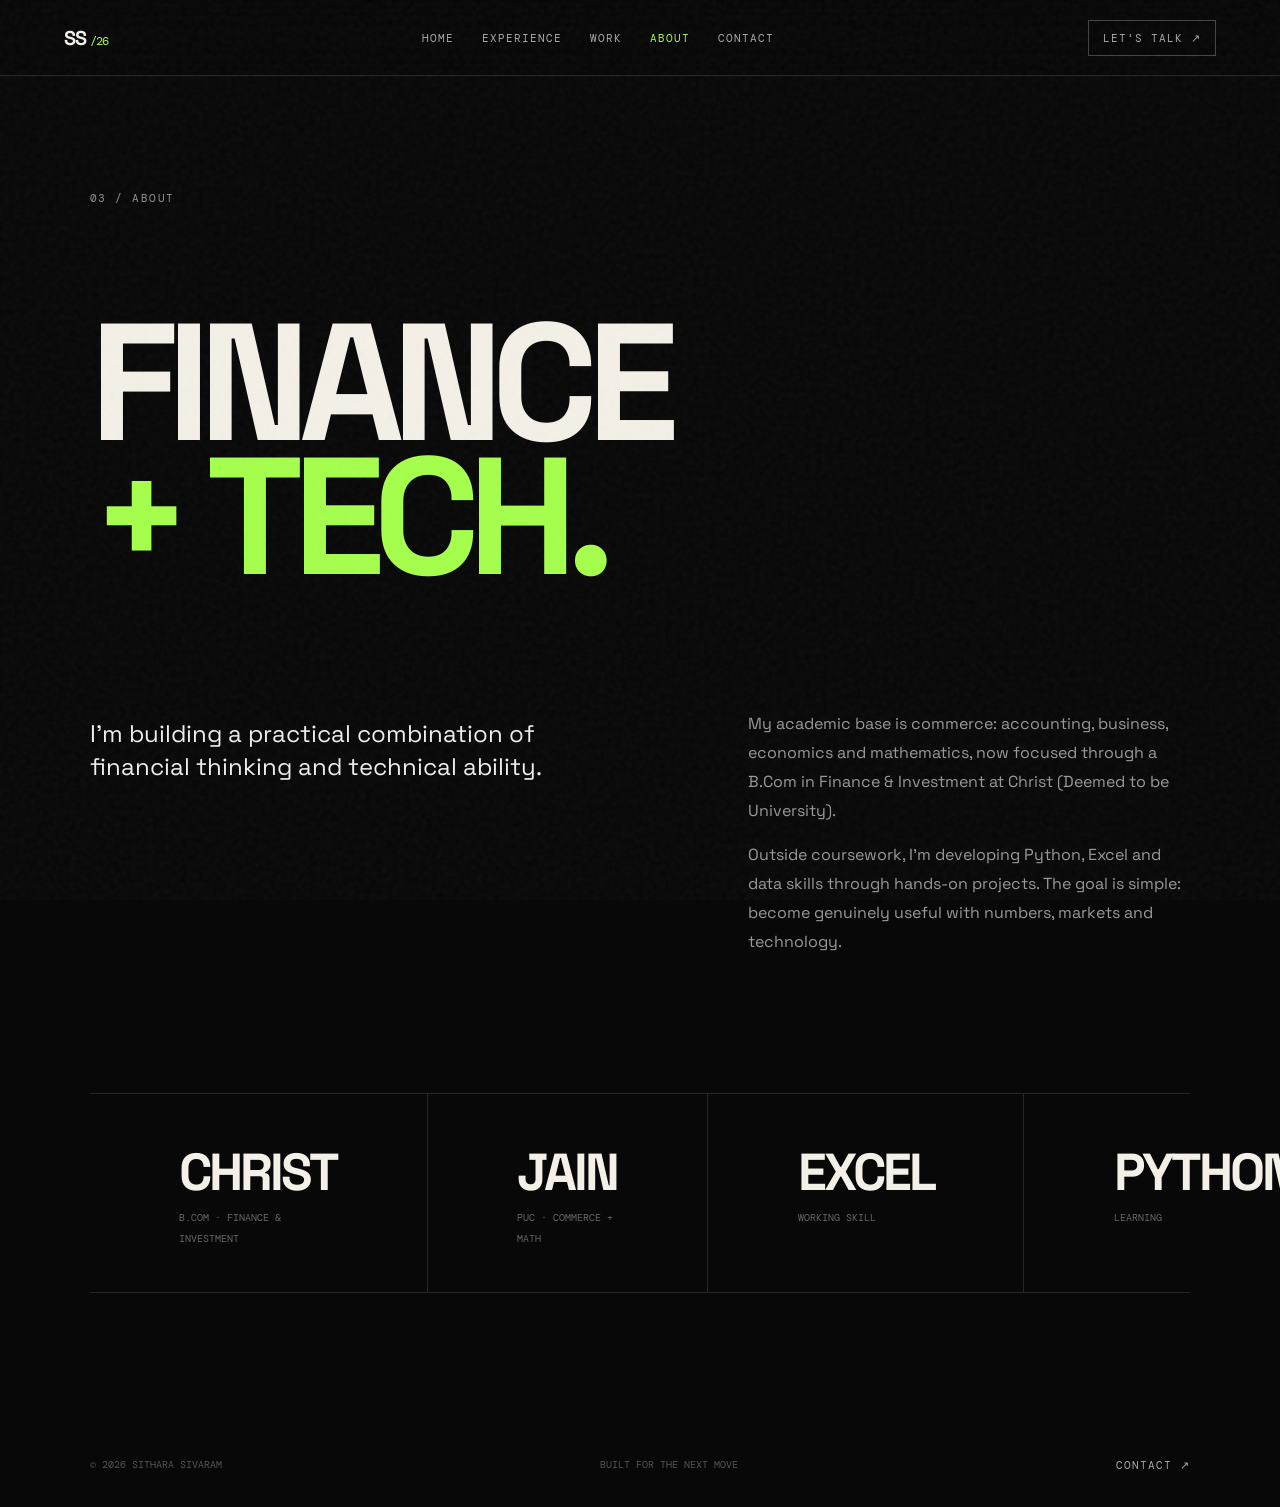
==== about.html @ c58d9aad "Add animated about page" ====
<!doctype html><html><head><meta charset="utf-8"><meta name="viewport" content="width=device-width,initial-scale=1"><title>About — Sithara Sivaram</title><link rel="stylesheet" href="styles.css"><link href="https://fonts.googleapis.com/css2?family=DM+Mono:wght@400;500&family=Space+Grotesk:wght@400;500;600;700&display=swap" rel="stylesheet"></head><body><div class="noise"></div><header class="nav"><a class="logo" href="index.html">SS<span>/26</span></a><nav><a href="index.html">HOME</a><a href="experience.html">EXPERIENCE</a><a href="work.html">WORK</a><a class="active" href="about.html">ABOUT</a><a href="contact.html">CONTACT</a></nav><a class="nav-cta" href="contact.html">LET'S TALK ↗</a></header><main class="section-pad" style="padding-top:180px"><p class="eyebrow reveal">03 / ABOUT</p><h1 class="reveal delay-1" style="font-size:clamp(60px,13vw,170px);line-height:.8;letter-spacing:-.07em">FINANCE<br><em style="font-style:normal;color:#a5ff4b">+ TECH.</em></h1><div class="split reveal delay-2" style="margin-top:100px"><div><p class="large-copy">I'm building a practical combination of financial thinking and technical ability.</p></div><div><p>My academic base is commerce: accounting, business, economics and mathematics, now focused through a B.Com in Finance & Investment at Christ (Deemed to be University).</p><p>Outside coursework, I'm developing Python, Excel and data skills through hands-on projects. The goal is simple: become genuinely useful with numbers, markets and technology.</p></div></div><div class="stats" style="margin-top:120px"><div><strong>CHRIST</strong><span>B.COM · FINANCE & INVESTMENT</span></div><div><strong>JAIN</strong><span>PUC · COMMERCE + MATH</span></div><div><strong>EXCEL</strong><span>WORKING SKILL</span></div><div><strong>PYTHON</strong><span>LEARNING</span></div></div></main><footer><span>© 2026 SITHARA SIVARAM</span><span>BUILT FOR THE NEXT MOVE</span><a href="contact.html">CONTACT ↗</a></footer><script src="script.js"></script></body></html>
---- styles.css ----
*{box-sizing:border-box}html{scroll-behavior:smooth}body{margin:0;background:#080808;color:#f4f0e8;font-family:'Space Grotesk',sans-serif;overflow-x:hidden}.noise{position:fixed;inset:0;pointer-events:none;opacity:.045;z-index:50;background-image:url("data:image/svg+xml,%3Csvg viewBox='0 0 180 180' xmlns='http://www.w3.org/2000/svg'%3E%3Cfilter id='n'%3E%3CfeTurbulence type='fractalNoise' baseFrequency='.9' numOctaves='3' stitchTiles='stitch'/%3E%3C/filter%3E%3Crect width='100%25' height='100%25' filter='url(%23n)'/%3E%3C/svg%3E")}.nav{height:76px;padding:0 5vw;display:flex;align-items:center;justify-content:space-between;border-bottom:1px solid #262626;position:fixed;top:0;left:0;right:0;background:#080808dd;backdrop-filter:blur(18px);z-index:40}.logo{font-weight:700;font-size:20px;letter-spacing:-1px;color:#f4f0e8;text-decoration:none}.logo span{font:12px 'DM Mono';color:#a5ff4b;margin-left:4px}.nav nav{display:flex;gap:28px}.nav nav a,.nav-cta,footer a{font:11px 'DM Mono';letter-spacing:1px;color:#aaa;text-decoration:none;transition:.25s}.nav nav a:hover,.nav nav .active,.nav-cta:hover,footer a:hover{color:#a5ff4b}.nav-cta{border:1px solid #444;padding:10px 14px}.hero{min-height:100vh;padding:180px 7vw 70px;position:relative;display:flex;flex-direction:column;justify-content:space-between;overflow:hidden;border-bottom:1px solid #262626}.eyebrow,.section-label,.scroll{font:11px 'DM Mono';letter-spacing:1.5px;color:#929292}.eyebrow span{color:#a5ff4b}.hero h1{font-size:clamp(72px,15vw,210px);line-height:.78;letter-spacing:-.075em;margin:60px 0 50px;font-weight:600;position:relative;z-index:2}.hero h1 em,.feature-card h2 em{font-style:normal;color:#a5ff4b;-webkit-text-stroke:1px #a5ff4b;color:transparent}.hero-bottom{display:flex;justify-content:space-between;align-items:end;max-width:780px}.hero-bottom p{font-size:18px;line-height:1.5;max-width:450px;color:#b8b8b8}.circle-link{width:110px;height:110px;border:1px solid #555;border-radius:50%;display:grid;place-items:center;text-align:center;font:10px 'DM Mono';color:#f4f0e8;text-decoration:none;transition:.4s}.circle-link:hover{background:#a5ff4b;color:#080808;border-color:#a5ff4b;transform:rotate(12deg) scale(1.08)}.scroll{position:absolute;bottom:28px;right:7vw}.scroll span{color:#a5ff4b;margin-left:8px}.hero-orb{position:absolute;border-radius:50%;filter:blur(1px);opacity:.16}.orb-a{width:520px;height:520px;background:#a5ff4b;right:-220px;top:150px}.orb-b{width:280px;height:280px;background:#fff;right:18%;top:40%;opacity:.035}.marquee{overflow:hidden;border-bottom:1px solid #262626;white-space:nowrap;background:#a5ff4b;color:#080808}.marquee div{font-size:28px;font-weight:700;letter-spacing:-1px;padding:13px 0;animation:marquee 20s linear infinite}.section-pad{padding:130px 7vw}.section-label{margin-bottom:70px;color:#666}.split{display:grid;grid-template-columns:1.2fr 1fr;gap:10vw}.split h2{font-size:clamp(48px,7vw,100px);line-height:.9;letter-spacing:-.06em;margin:0}.split h2 span{color:#555}.large-copy{font-size:24px!important;line-height:1.35!important;color:#eee!important}.split p{font-size:16px;line-height:1.8;color:#999;max-width:580px}.text-link{display:inline-block;margin-top:35px;color:#a5ff4b;text-decoration:none;font:11px 'DM Mono';letter-spacing:1px;border-bottom:1px solid #a5ff4b;padding-bottom:8px}.text-link b{margin-left:14px}.stats{display:grid;grid-template-columns:repeat(4,1fr);border-top:1px solid #262626;border-bottom:1px solid #262626}.stats div{padding:45px 7vw;border-right:1px solid #262626}.stats div:last-child{border:0}.stats strong{display:block;font-size:52px;letter-spacing:-3px}.stats span{font:10px 'DM Mono';color:#666}.feature-card{min-height:480px;border:1px solid #333;display:grid;grid-template-columns:90px 1fr 180px;padding:45px;position:relative;overflow:hidden;transition:.4s}.feature-card:hover{border-color:#a5ff4b;transform:translateY(-8px)}.card-number{font:14px 'DM Mono';color:#666}.feature-card h2{font-size:clamp(55px,8vw,110px);line-height:.82;letter-spacing:-.07em;margin:25px 0}.feature-card p{max-width:600px;color:#999;line-height:1.7}.card-mark{font:700 70px/0.8 'DM Mono';color:#1c1c1c;align-self:center;transform:rotate(90deg);text-align:center}.statement{padding:170px 7vw;border-top:1px solid #262626;border-bottom:1px solid #262626}.statement p{font-size:clamp(42px,7vw,100px);line-height:.92;letter-spacing:-.06em;max-width:1100px;margin:0}.statement p:before{content:'“';color:#a5ff4b}footer{padding:35px 7vw;display:flex;justify-content:space-between;color:#555;font:10px 'DM Mono'}footer a{color:#aaa}.reveal{opacity:0;transform:translateY(30px);animation:reveal .9s cubic-bezier(.2,.8,.2,1) forwards}.delay-1{animation-delay:.12s}.delay-2{animation-delay:.24s}@keyframes reveal{to{opacity:1;transform:none}}@keyframes marquee{to{transform:translateX(-50%)}}@media(max-width:800px){.nav nav{display:none}.hero{padding-left:6vw;padding-right:6vw}.hero h1{font-size:21vw}.hero-bottom{display:block}.circle-link{margin-top:20px}.stats{grid-template-columns:1fr 1fr}.stats div{padding:28px 6vw}.split{grid-template-columns:1fr;gap:50px}.feature-card{grid-template-columns:35px 1fr;padding:25px}.card-mark{display:none}footer{flex-direction:column;gap:12px}}
@media(prefers-reduced-motion:reduce){*,*:before,*:after{animation-duration:.01ms!important;animation-iteration-count:1!important;scroll-behavior:auto!important;transition:none!important}}
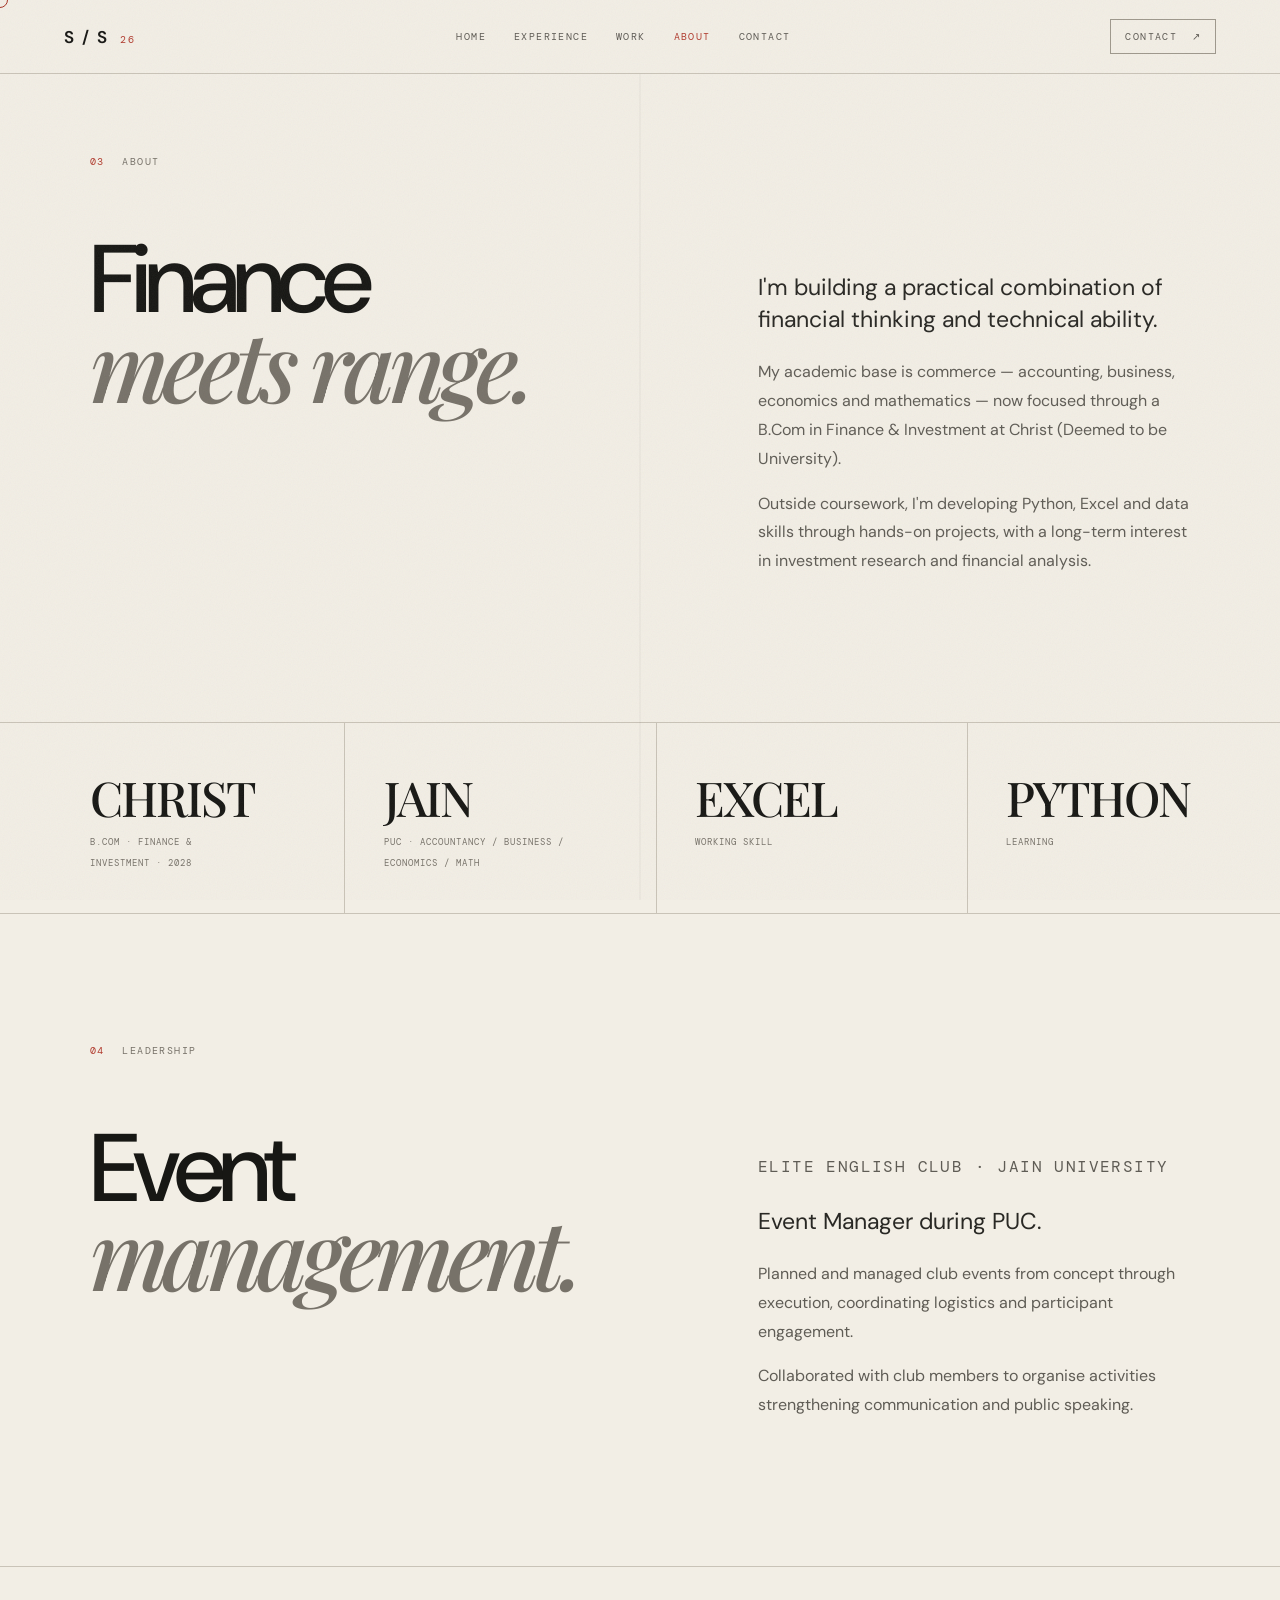
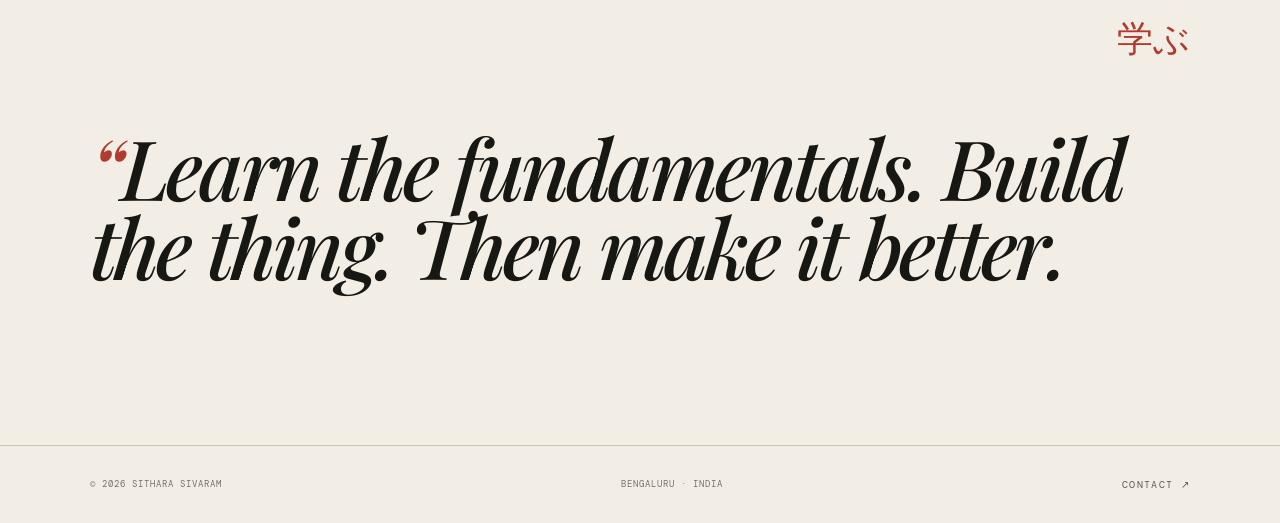
==== commit 2d9fbc2c: "Redesign about page with Japanese editorial layout" ====
--- a/about.html
+++ b/about.html
@@ -1 +1 @@
-<!doctype html><html><head><meta charset="utf-8"><meta name="viewport" content="width=device-width,initial-scale=1"><title>About — Sithara Sivaram</title><link rel="stylesheet" href="styles.css"><link href="https://fonts.googleapis.com/css2?family=DM+Mono:wght@400;500&family=Space+Grotesk:wght@400;500;600;700&display=swap" rel="stylesheet"></head><body><div class="noise"></div><header class="nav"><a class="logo" href="index.html">SS<span>/26</span></a><nav><a href="index.html">HOME</a><a href="experience.html">EXPERIENCE</a><a href="work.html">WORK</a><a class="active" href="about.html">ABOUT</a><a href="contact.html">CONTACT</a></nav><a class="nav-cta" href="contact.html">LET'S TALK ↗</a></header><main class="section-pad" style="padding-top:180px"><p class="eyebrow reveal">03 / ABOUT</p><h1 class="reveal delay-1" style="font-size:clamp(60px,13vw,170px);line-height:.8;letter-spacing:-.07em">FINANCE<br><em style="font-style:normal;color:#a5ff4b">+ TECH.</em></h1><div class="split reveal delay-2" style="margin-top:100px"><div><p class="large-copy">I'm building a practical combination of financial thinking and technical ability.</p></div><div><p>My academic base is commerce: accounting, business, economics and mathematics, now focused through a B.Com in Finance & Investment at Christ (Deemed to be University).</p><p>Outside coursework, I'm developing Python, Excel and data skills through hands-on projects. The goal is simple: become genuinely useful with numbers, markets and technology.</p></div></div><div class="stats" style="margin-top:120px"><div><strong>CHRIST</strong><span>B.COM · FINANCE & INVESTMENT</span></div><div><strong>JAIN</strong><span>PUC · COMMERCE + MATH</span></div><div><strong>EXCEL</strong><span>WORKING SKILL</span></div><div><strong>PYTHON</strong><span>LEARNING</span></div></div></main><footer><span>© 2026 SITHARA SIVARAM</span><span>BUILT FOR THE NEXT MOVE</span><a href="contact.html">CONTACT ↗</a></footer><script src="script.js"></script></body></html>+<!doctype html><html lang="en"><head><meta charset="utf-8"><meta name="viewport" content="width=device-width,initial-scale=1"><title>About — Sithara Sivaram</title><link rel="preconnect" href="https://fonts.googleapis.com"><link rel="preconnect" href="https://fonts.gstatic.com" crossorigin><link href="https://fonts.googleapis.com/css2?family=DM+Sans:wght@400;500;600&family=DM+Mono:wght@400;500&family=Playfair+Display:ital,wght@0,500;0,600;1,500;1,600&display=swap" rel="stylesheet"><link rel="stylesheet" href="styles.css"></head><body><div class="grain"></div><div class="cursor"></div><header class="nav"><a class="logo" href="index.html">S / S <span>26</span></a><nav><a href="index.html">HOME</a><a href="experience.html">EXPERIENCE</a><a href="work.html">WORK</a><a class="active" href="about.html">ABOUT</a><a href="contact.html">CONTACT</a></nav><a class="nav-cta" href="contact.html">CONTACT <i>↗</i></a></header><main><section class="section" style="padding-top:155px"><div class="section-index">03 <span>ABOUT</span></div><div class="editorial-grid"><div><h2>Finance<br><em>meets range.</em></h2></div><div class="copy"><p class="lead">I'm building a practical combination of financial thinking and technical ability.</p><p>My academic base is commerce — accounting, business, economics and mathematics — now focused through a B.Com in Finance & Investment at Christ (Deemed to be University).</p><p>Outside coursework, I'm developing Python, Excel and data skills through hands-on projects, with a long-term interest in investment research and financial analysis.</p></div></div></section><section class="numbers"><div><strong>CHRIST</strong><span>B.COM · FINANCE & INVESTMENT · 2028</span></div><div><strong>JAIN</strong><span>PUC · ACCOUNTANCY / BUSINESS / ECONOMICS / MATH</span></div><div><strong>EXCEL</strong><span>WORKING SKILL</span></div><div><strong>PYTHON</strong><span>LEARNING</span></div></section><section class="section"><div class="section-index">04 <span>LEADERSHIP</span></div><div class="editorial-grid"><div><h2>Event<br><em>management.</em></h2></div><div class="copy"><p class="kicker">ELITE ENGLISH CLUB · JAIN UNIVERSITY</p><p class="lead">Event Manager during PUC.</p><p>Planned and managed club events from concept through execution, coordinating logistics and participant engagement.</p><p>Collaborated with club members to organise activities strengthening communication and public speaking.</p></div></div></section><section class="manifesto"><div class="manifesto-mark">学ぶ</div><p>Learn the fundamentals. Build the thing. Then make it better.</p></section></main><footer><span>© 2026 SITHARA SIVARAM</span><span>BENGALURU · INDIA</span><a href="contact.html">CONTACT ↗</a></footer><script src="script.js"></script></body></html>
--- a/styles.css
+++ b/styles.css
@@ -1,2 +1 @@
-*{box-sizing:border-box}html{scroll-behavior:smooth}body{margin:0;background:#080808;color:#f4f0e8;font-family:'Space Grotesk',sans-serif;overflow-x:hidden}.noise{position:fixed;inset:0;pointer-events:none;opacity:.045;z-index:50;background-image:url("data:image/svg+xml,%3Csvg viewBox='0 0 180 180' xmlns='http://www.w3.org/2000/svg'%3E%3Cfilter id='n'%3E%3CfeTurbulence type='fractalNoise' baseFrequency='.9' numOctaves='3' stitchTiles='stitch'/%3E%3C/filter%3E%3Crect width='100%25' height='100%25' filter='url(%23n)'/%3E%3C/svg%3E")}.nav{height:76px;padding:0 5vw;display:flex;align-items:center;justify-content:space-between;border-bottom:1px solid #262626;position:fixed;top:0;left:0;right:0;background:#080808dd;backdrop-filter:blur(18px);z-index:40}.logo{font-weight:700;font-size:20px;letter-spacing:-1px;color:#f4f0e8;text-decoration:none}.logo span{font:12px 'DM Mono';color:#a5ff4b;margin-left:4px}.nav nav{display:flex;gap:28px}.nav nav a,.nav-cta,footer a{font:11px 'DM Mono';letter-spacing:1px;color:#aaa;text-decoration:none;transition:.25s}.nav nav a:hover,.nav nav .active,.nav-cta:hover,footer a:hover{color:#a5ff4b}.nav-cta{border:1px solid #444;padding:10px 14px}.hero{min-height:100vh;padding:180px 7vw 70px;position:relative;display:flex;flex-direction:column;justify-content:space-between;overflow:hidden;border-bottom:1px solid #262626}.eyebrow,.section-label,.scroll{font:11px 'DM Mono';letter-spacing:1.5px;color:#929292}.eyebrow span{color:#a5ff4b}.hero h1{font-size:clamp(72px,15vw,210px);line-height:.78;letter-spacing:-.075em;margin:60px 0 50px;font-weight:600;position:relative;z-index:2}.hero h1 em,.feature-card h2 em{font-style:normal;color:#a5ff4b;-webkit-text-stroke:1px #a5ff4b;color:transparent}.hero-bottom{display:flex;justify-content:space-between;align-items:end;max-width:780px}.hero-bottom p{font-size:18px;line-height:1.5;max-width:450px;color:#b8b8b8}.circle-link{width:110px;height:110px;border:1px solid #555;border-radius:50%;display:grid;place-items:center;text-align:center;font:10px 'DM Mono';color:#f4f0e8;text-decoration:none;transition:.4s}.circle-link:hover{background:#a5ff4b;color:#080808;border-color:#a5ff4b;transform:rotate(12deg) scale(1.08)}.scroll{position:absolute;bottom:28px;right:7vw}.scroll span{color:#a5ff4b;margin-left:8px}.hero-orb{position:absolute;border-radius:50%;filter:blur(1px);opacity:.16}.orb-a{width:520px;height:520px;background:#a5ff4b;right:-220px;top:150px}.orb-b{width:280px;height:280px;background:#fff;right:18%;top:40%;opacity:.035}.marquee{overflow:hidden;border-bottom:1px solid #262626;white-space:nowrap;background:#a5ff4b;color:#080808}.marquee div{font-size:28px;font-weight:700;letter-spacing:-1px;padding:13px 0;animation:marquee 20s linear infinite}.section-pad{padding:130px 7vw}.section-label{margin-bottom:70px;color:#666}.split{display:grid;grid-template-columns:1.2fr 1fr;gap:10vw}.split h2{font-size:clamp(48px,7vw,100px);line-height:.9;letter-spacing:-.06em;margin:0}.split h2 span{color:#555}.large-copy{font-size:24px!important;line-height:1.35!important;color:#eee!important}.split p{font-size:16px;line-height:1.8;color:#999;max-width:580px}.text-link{display:inline-block;margin-top:35px;color:#a5ff4b;text-decoration:none;font:11px 'DM Mono';letter-spacing:1px;border-bottom:1px solid #a5ff4b;padding-bottom:8px}.text-link b{margin-left:14px}.stats{display:grid;grid-template-columns:repeat(4,1fr);border-top:1px solid #262626;border-bottom:1px solid #262626}.stats div{padding:45px 7vw;border-right:1px solid #262626}.stats div:last-child{border:0}.stats strong{display:block;font-size:52px;letter-spacing:-3px}.stats span{font:10px 'DM Mono';color:#666}.feature-card{min-height:480px;border:1px solid #333;display:grid;grid-template-columns:90px 1fr 180px;padding:45px;position:relative;overflow:hidden;transition:.4s}.feature-card:hover{border-color:#a5ff4b;transform:translateY(-8px)}.card-number{font:14px 'DM Mono';color:#666}.feature-card h2{font-size:clamp(55px,8vw,110px);line-height:.82;letter-spacing:-.07em;margin:25px 0}.feature-card p{max-width:600px;color:#999;line-height:1.7}.card-mark{font:700 70px/0.8 'DM Mono';color:#1c1c1c;align-self:center;transform:rotate(90deg);text-align:center}.statement{padding:170px 7vw;border-top:1px solid #262626;border-bottom:1px solid #262626}.statement p{font-size:clamp(42px,7vw,100px);line-height:.92;letter-spacing:-.06em;max-width:1100px;margin:0}.statement p:before{content:'“';color:#a5ff4b}footer{padding:35px 7vw;display:flex;justify-content:space-between;color:#555;font:10px 'DM Mono'}footer a{color:#aaa}.reveal{opacity:0;transform:translateY(30px);animation:reveal .9s cubic-bezier(.2,.8,.2,1) forwards}.delay-1{animation-delay:.12s}.delay-2{animation-delay:.24s}@keyframes reveal{to{opacity:1;transform:none}}@keyframes marquee{to{transform:translateX(-50%)}}@media(max-width:800px){.nav nav{display:none}.hero{padding-left:6vw;padding-right:6vw}.hero h1{font-size:21vw}.hero-bottom{display:block}.circle-link{margin-top:20px}.stats{grid-template-columns:1fr 1fr}.stats div{padding:28px 6vw}.split{grid-template-columns:1fr;gap:50px}.feature-card{grid-template-columns:35px 1fr;padding:25px}.card-mark{display:none}footer{flex-direction:column;gap:12px}}
-@media(prefers-reduced-motion:reduce){*,*:before,*:after{animation-duration:.01ms!important;animation-iteration-count:1!important;scroll-behavior:auto!important;transition:none!important}}+*{box-sizing:border-box}html{scroll-behavior:smooth}body{margin:0;background:#f2eee5;color:#171714;font-family:'DM Sans',sans-serif;overflow-x:hidden}body:before{content:'';position:fixed;inset:0;pointer-events:none;z-index:30;background:linear-gradient(90deg,transparent 49.9%,rgba(23,23,20,.045) 50%,transparent 50.1%)}.grain{position:fixed;inset:0;pointer-events:none;z-index:50;opacity:.055;background-image:url("data:image/svg+xml,%3Csvg xmlns='http://www.w3.org/2000/svg' width='180' height='180'%3E%3Cfilter id='n'%3E%3CfeTurbulence type='fractalNoise' baseFrequency='.85' numOctaves='3' stitchTiles='stitch'/%3E%3C/filter%3E%3Crect width='100%25' height='100%25' filter='url(%23n)'/%3E%3C/svg%3E")}.cursor{position:fixed;width:16px;height:16px;border:1px solid #b13b2e;border-radius:50%;pointer-events:none;z-index:100;transform:translate(-50%,-50%);transition:width .25s,height .25s,background .25s;mix-blend-mode:multiply}.cursor.on{width:42px;height:42px;background:#b13b2e22}.nav{height:74px;padding:0 5vw;display:flex;align-items:center;justify-content:space-between;border-bottom:1px solid #c9c3b7;position:fixed;top:0;left:0;right:0;background:#f2eee5e8;backdrop-filter:blur(14px);z-index:40}.logo{font-weight:600;font-size:17px;letter-spacing:.12em;color:#171714;text-decoration:none}.logo span{font:10px 'DM Mono';color:#b13b2e;margin-left:5px}.nav nav{display:flex;gap:28px}.nav nav a,.nav-cta,footer a{font:10px 'DM Mono';letter-spacing:1.4px;color:#5e5b54;text-decoration:none;transition:.25s}.nav nav a:hover,.nav nav .active,.nav-cta:hover,footer a:hover{color:#b13b2e}.nav-cta{border:1px solid #9e988c;padding:10px 14px}.nav-cta i{font-style:normal;margin-left:7px}.hero{min-height:100vh;padding:145px 7vw 75px;position:relative;display:grid;grid-template-columns:90px 1fr 110px;align-items:center;border-bottom:1px solid #c9c3b7;overflow:hidden}.hero:after{content:'';position:absolute;left:7vw;right:7vw;bottom:42px;border-top:1px solid #c9c3b7}.hero-jp{font-family:'Playfair Display',serif;font-size:54px;line-height:.85;align-self:start;color:#b13b2e}.hero-jp small{font:8px 'DM Mono';letter-spacing:1px;color:#777269;writing-mode:vertical-rl;margin-top:15px}.hero-meta{position:absolute;top:98px;left:7vw;right:7vw;display:flex;justify-content:space-between;font:9px 'DM Mono';letter-spacing:1px;color:#777269}.hero-title{max-width:1050px;margin:auto;width:100%}.kicker,.section-index,.hero-side,.mini-list{font:10px 'DM Mono';letter-spacing:1.4px;color:#777269}.hero h1{font-size:clamp(72px,13vw,190px);line-height:.76;letter-spacing:-.075em;margin:30px 0 35px;font-weight:500}.hero h1 em,.experience-layout h2 em,.split h1 em{font-family:'Playfair Display',serif;font-style:italic;font-weight:500;color:#b13b2e}.hero-rule{height:1px;background:#171714;width:100%;transform-origin:left;animation:rule 1.2s .35s both}.hero-intro{font-size:20px;line-height:1.45;max-width:550px;margin:25px 0 0;color:#3f3d38}.hero-stamp{width:100px;height:100px;border:1px solid #777269;border-radius:50%;display:flex;flex-direction:column;align-items:center;justify-content:center;text-align:center;text-decoration:none;color:#171714;font:9px 'DM Mono';line-height:1.4;transition:.5s;justify-self:end}.hero-stamp b{font-size:18px;font-weight:400;margin-top:7px}.hero-stamp:hover{background:#b13b2e;color:#f2eee5;border-color:#b13b2e;transform:rotate(-12deg) scale(1.08)}.hero-side{writing-mode:vertical-rl;line-height:2.2;text-align:right;align-self:end;justify-self:end}.ticker{background:#b13b2e;color:#f8f3e9;overflow:hidden;white-space:nowrap;border-bottom:1px solid #8f2e24}.ticker div{padding:12px 0;font:12px 'DM Mono';letter-spacing:1px;animation:marquee 24s linear infinite}.section{padding:130px 7vw}.section-index{display:flex;gap:18px;align-items:flex-start;margin-bottom:70px;color:#b13b2e}.section-index span{color:#777269}.editorial-grid{display:grid;grid-template-columns:1.25fr 1fr;gap:10vw}.editorial-grid h2,.experience-layout h2{font-size:clamp(52px,7.5vw,108px);line-height:.87;letter-spacing:-.065em;font-weight:500;margin:0}.editorial-grid h2 em{color:#777269;font-family:'Playfair Display',serif;font-style:italic}.copy{padding-top:10px}.copy p,.experience-layout p{font-size:16px;line-height:1.8;color:#5f5c55;max-width:580px}.copy .lead,.experience-layout .lead{font-size:23px;line-height:1.4;color:#292824}.line-link{display:inline-flex;gap:28px;align-items:center;margin-top:28px;padding-bottom:8px;border-bottom:1px solid #171714;color:#171714;text-decoration:none;font:10px 'DM Mono';letter-spacing:1.2px;transition:.3s}.line-link span{color:#b13b2e;font-size:14px}.line-link:hover{gap:38px;color:#b13b2e}.numbers{display:grid;grid-template-columns:repeat(4,1fr);border-top:1px solid #c9c3b7;border-bottom:1px solid #c9c3b7}.numbers div{padding:42px 7vw 42px 3vw;border-right:1px solid #c9c3b7}.numbers div:first-child{padding-left:7vw}.numbers div:last-child{border:0}.numbers strong{display:block;font:500 48px 'Playfair Display';letter-spacing:-2px}.numbers span{font:9px 'DM Mono';color:#777269;letter-spacing:1px}.experience-teaser{background:#e8e2d7}.experience-layout{display:grid;grid-template-columns:100px 1fr;gap:4vw}.vertical-year{writing-mode:vertical-rl;font:11px 'DM Mono';letter-spacing:2px;color:#b13b2e}.experience-layout h2{margin:20px 0 28px}.mini-list{display:flex;flex-wrap:wrap;gap:9px;margin:35px 0}.mini-list span{border:1px solid #aaa397;padding:8px 10px;font-size:8px;color:#5f5c55}.manifesto{padding:160px 7vw;border-top:1px solid #c9c3b7;border-bottom:1px solid #c9c3b7;position:relative}.manifesto-mark{position:absolute;right:7vw;top:45px;font:36px 'Playfair Display';color:#b13b2e}.manifesto p{font:italic 500 clamp(42px,6.5vw,92px)/.95 'Playfair Display';max-width:1050px;margin:0;letter-spacing:-.045em}.manifesto p:before{content:'“';color:#b13b2e}footer{padding:32px 7vw;display:flex;justify-content:space-between;color:#777269;font:9px 'DM Mono';letter-spacing:1px}.reveal{opacity:0;transform:translateY(26px);animation:reveal .9s cubic-bezier(.2,.8,.2,1) forwards}.delay-1{animation-delay:.12s}.delay-2{animation-delay:.24s}.scroll-reveal{opacity:0;transform:translateY(35px);transition:opacity .8s ease,transform .8s cubic-bezier(.2,.8,.2,1)}.scroll-reveal.is-visible{opacity:1;transform:none}@keyframes reveal{to{opacity:1;transform:none}}@keyframes rule{from{transform:scaleX(0)}to{transform:scaleX(1)}}@keyframes marquee{to{transform:translateX(-50%)}}@media(max-width:800px){.nav nav{display:none}.nav{padding:0 6vw}.hero{grid-template-columns:32px 1fr;padding:130px 6vw 75px}.hero-meta{left:6vw;right:6vw}.hero-side{display:none}.hero-jp{font-size:32px}.hero-stamp{position:absolute;right:6vw;bottom:90px;width:78px;height:78px}.hero h1{font-size:22vw}.hero-intro{font-size:17px;max-width:85%}.section{padding:90px 6vw}.editorial-grid{grid-template-columns:1fr;gap:45px}.numbers{grid-template-columns:1fr 1fr}.numbers div,.numbers div:first-child{padding:28px 6vw}.experience-layout{grid-template-columns:35px 1fr}.mini-list{gap:6px}.manifesto{padding:110px 6vw}.manifesto-mark{right:6vw}.manifesto p{font-size:48px}footer{padding:28px 6vw;flex-direction:column;gap:12px}}@media(prefers-reduced-motion:reduce){*,*:before,*:after{animation-duration:.01ms!important;animation-iteration-count:1!important;scroll-behavior:auto!important;transition:none!important}}
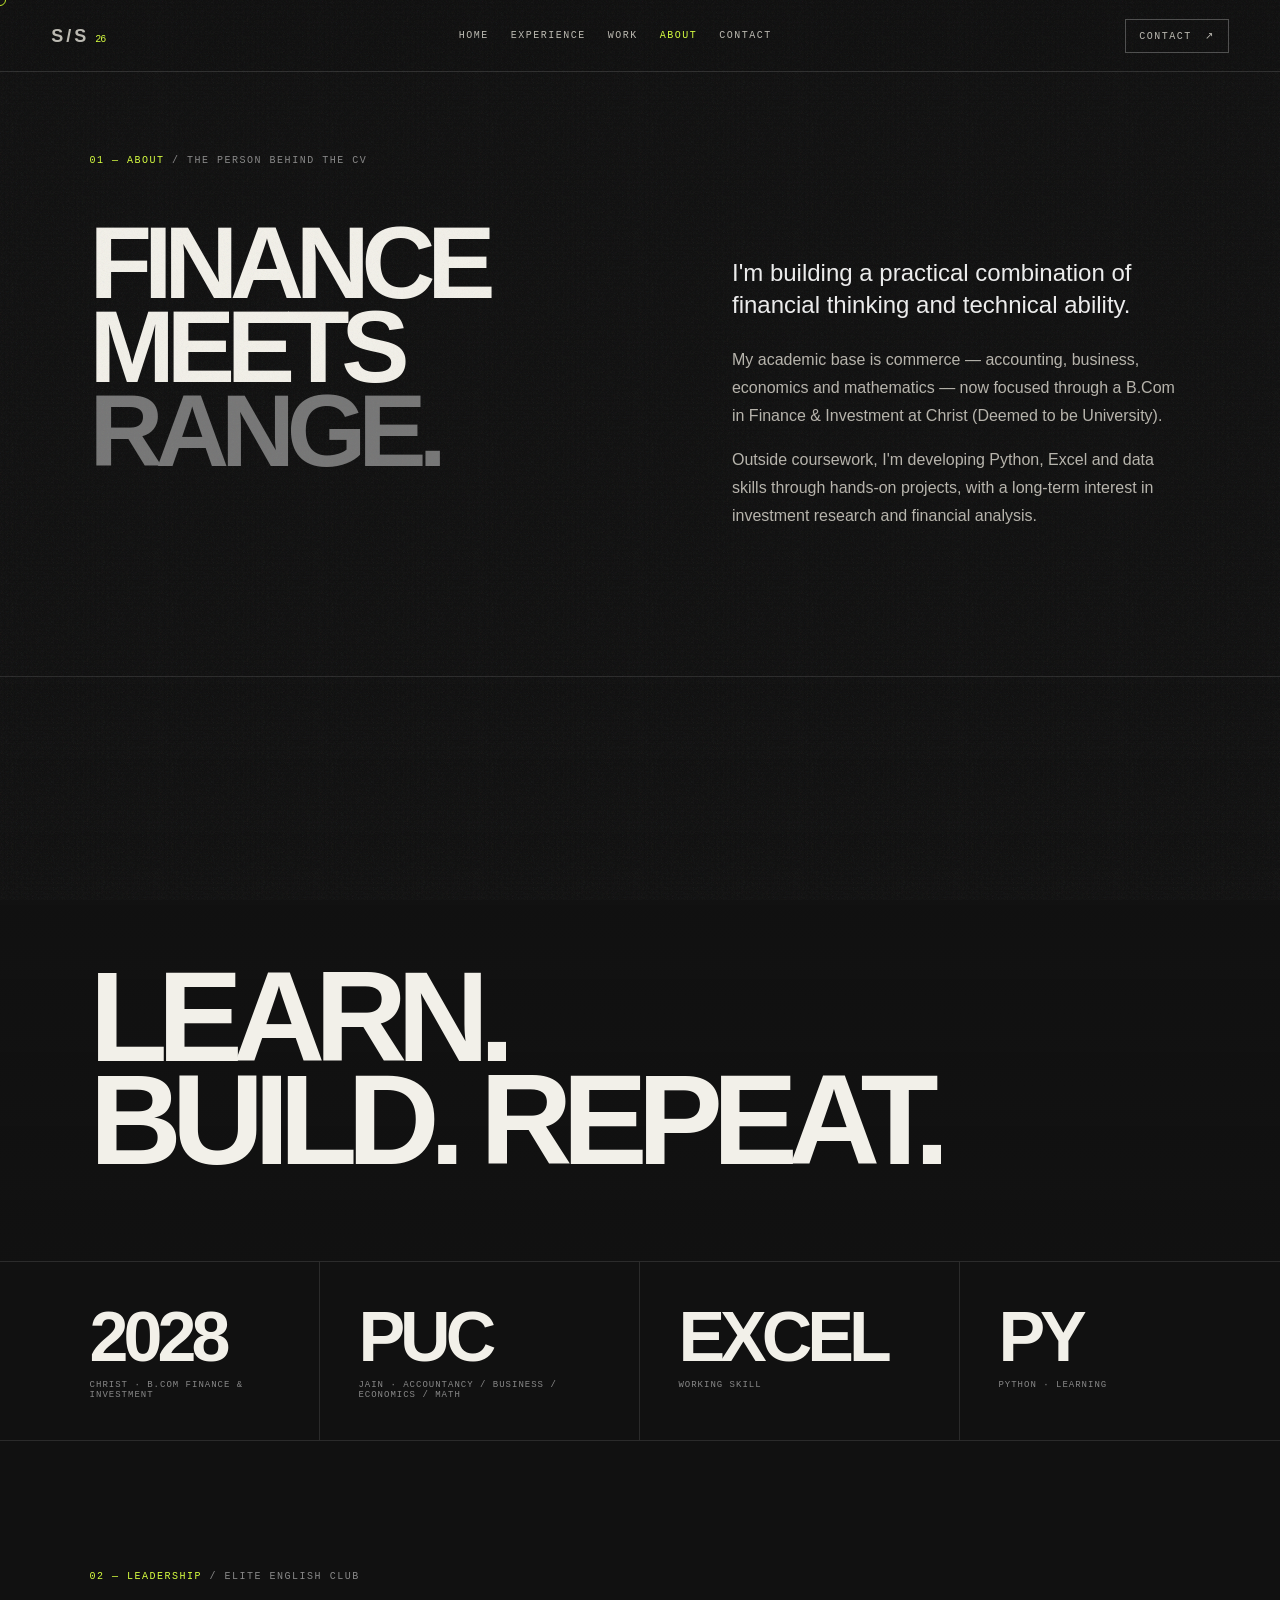
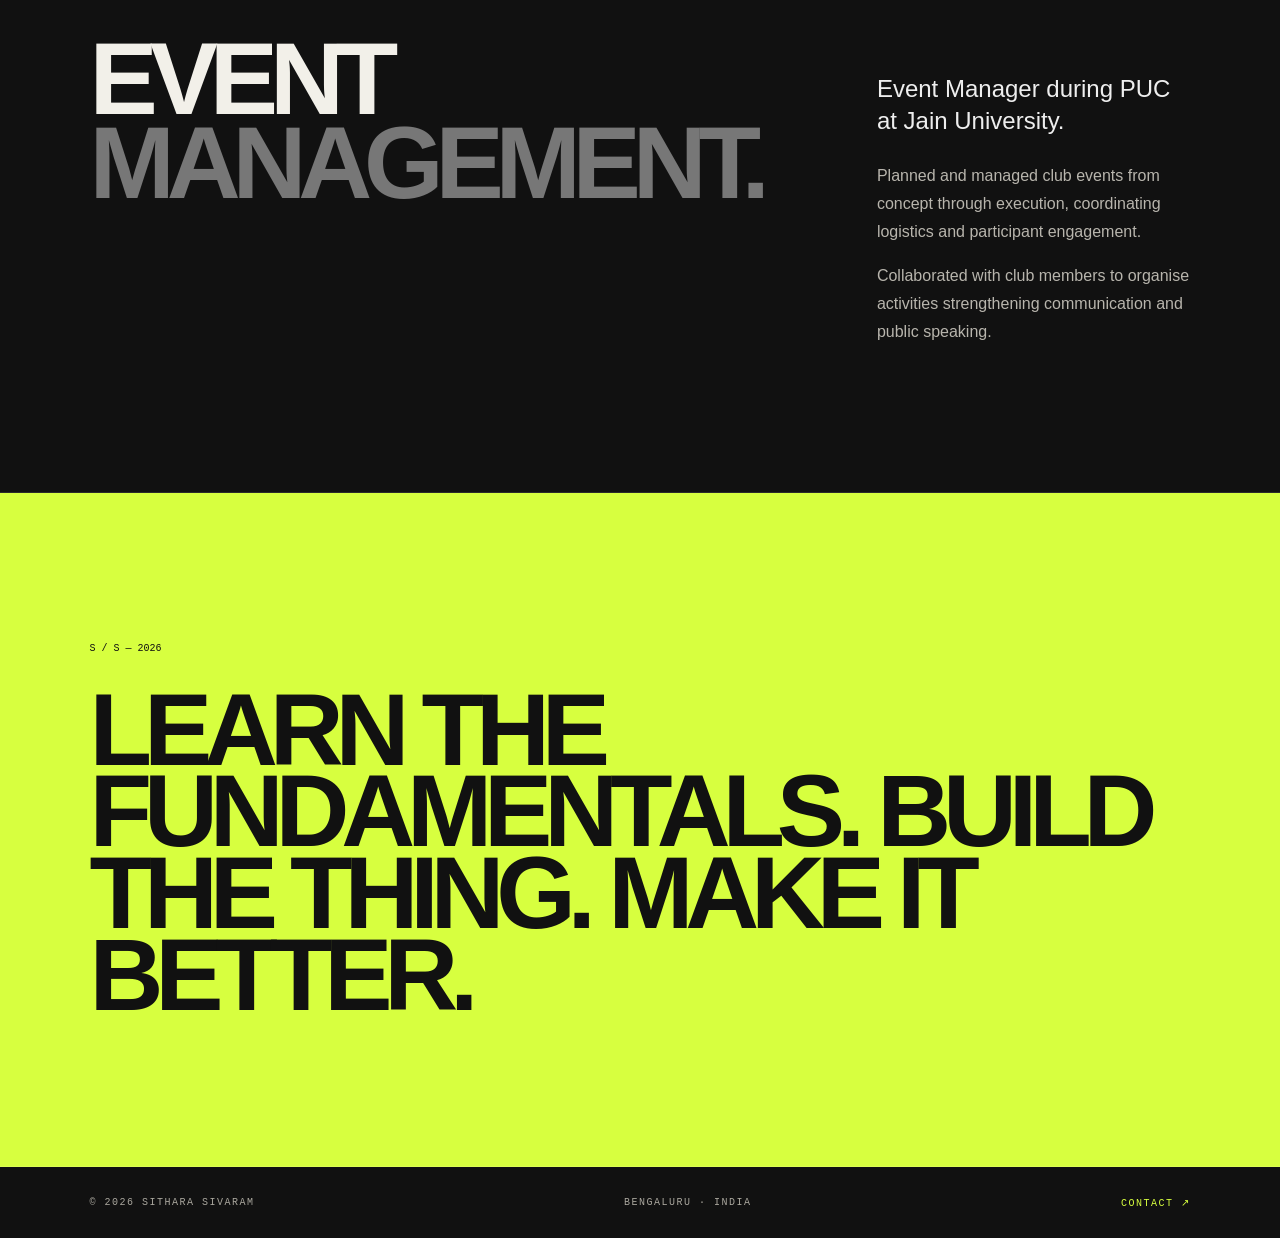
==== commit b21de9c1: "Redesign about page for brutalist portfolio" ====
--- a/about.html
+++ b/about.html
@@ -1 +1 @@
-<!doctype html><html lang="en"><head><meta charset="utf-8"><meta name="viewport" content="width=device-width,initial-scale=1"><title>About — Sithara Sivaram</title><link rel="preconnect" href="https://fonts.googleapis.com"><link rel="preconnect" href="https://fonts.gstatic.com" crossorigin><link href="https://fonts.googleapis.com/css2?family=DM+Sans:wght@400;500;600&family=DM+Mono:wght@400;500&family=Playfair+Display:ital,wght@0,500;0,600;1,500;1,600&display=swap" rel="stylesheet"><link rel="stylesheet" href="styles.css"></head><body><div class="grain"></div><div class="cursor"></div><header class="nav"><a class="logo" href="index.html">S / S <span>26</span></a><nav><a href="index.html">HOME</a><a href="experience.html">EXPERIENCE</a><a href="work.html">WORK</a><a class="active" href="about.html">ABOUT</a><a href="contact.html">CONTACT</a></nav><a class="nav-cta" href="contact.html">CONTACT <i>↗</i></a></header><main><section class="section" style="padding-top:155px"><div class="section-index">03 <span>ABOUT</span></div><div class="editorial-grid"><div><h2>Finance<br><em>meets range.</em></h2></div><div class="copy"><p class="lead">I'm building a practical combination of financial thinking and technical ability.</p><p>My academic base is commerce — accounting, business, economics and mathematics — now focused through a B.Com in Finance & Investment at Christ (Deemed to be University).</p><p>Outside coursework, I'm developing Python, Excel and data skills through hands-on projects, with a long-term interest in investment research and financial analysis.</p></div></div></section><section class="numbers"><div><strong>CHRIST</strong><span>B.COM · FINANCE & INVESTMENT · 2028</span></div><div><strong>JAIN</strong><span>PUC · ACCOUNTANCY / BUSINESS / ECONOMICS / MATH</span></div><div><strong>EXCEL</strong><span>WORKING SKILL</span></div><div><strong>PYTHON</strong><span>LEARNING</span></div></section><section class="section"><div class="section-index">04 <span>LEADERSHIP</span></div><div class="editorial-grid"><div><h2>Event<br><em>management.</em></h2></div><div class="copy"><p class="kicker">ELITE ENGLISH CLUB · JAIN UNIVERSITY</p><p class="lead">Event Manager during PUC.</p><p>Planned and managed club events from concept through execution, coordinating logistics and participant engagement.</p><p>Collaborated with club members to organise activities strengthening communication and public speaking.</p></div></div></section><section class="manifesto"><div class="manifesto-mark">学ぶ</div><p>Learn the fundamentals. Build the thing. Then make it better.</p></section></main><footer><span>© 2026 SITHARA SIVARAM</span><span>BENGALURU · INDIA</span><a href="contact.html">CONTACT ↗</a></footer><script src="script.js"></script></body></html>+<!doctype html><html lang="en"><head><meta charset="utf-8"><meta name="viewport" content="width=device-width,initial-scale=1"><title>About — Sithara Sivaram</title><link rel="stylesheet" href="styles.css"></head><body><div class="progress"></div><div class="grain"></div><div class="cursor"></div><header class="nav"><a class="logo" href="index.html">S / S <span>26</span></a><nav><a href="index.html">HOME</a><a href="experience.html">EXPERIENCE</a><a href="work.html">WORK</a><a class="active" href="about.html">ABOUT</a><a href="contact.html">CONTACT</a></nav><a class="nav-cta" href="contact.html">CONTACT <i>↗</i></a></header><main><section class="section" style="padding-top:155px"><div class="section-index">01 — ABOUT <span>/ THE PERSON BEHIND THE CV</span></div><div class="editorial-grid"><div><h2>FINANCE<br>MEETS <em>RANGE.</em></h2></div><div class="copy"><p class="lead">I'm building a practical combination of financial thinking and technical ability.</p><p>My academic base is commerce — accounting, business, economics and mathematics — now focused through a B.Com in Finance & Investment at Christ (Deemed to be University).</p><p>Outside coursework, I'm developing Python, Excel and data skills through hands-on projects, with a long-term interest in investment research and financial analysis.</p></div></div></section><section class="image-break"><h2>LEARN.<br><span>BUILD. REPEAT.</span></h2></section><section class="numbers"><div><strong>2028</strong><span>CHRIST · B.COM FINANCE & INVESTMENT</span></div><div><strong>PUC</strong><span>JAIN · ACCOUNTANCY / BUSINESS / ECONOMICS / MATH</span></div><div><strong>EXCEL</strong><span>WORKING SKILL</span></div><div><strong>PY</strong><span>PYTHON · LEARNING</span></div></section><section class="section"><div class="section-index">02 — LEADERSHIP <span>/ ELITE ENGLISH CLUB</span></div><div class="editorial-grid"><div><h2>EVENT<br><em>MANAGEMENT.</em></h2></div><div class="copy"><p class="lead">Event Manager during PUC at Jain University.</p><p>Planned and managed club events from concept through execution, coordinating logistics and participant engagement.</p><p>Collaborated with club members to organise activities strengthening communication and public speaking.</p></div></div></section><section class="manifesto"><div class="manifesto-mark">S / S — 2026</div><p>LEARN THE FUNDAMENTALS. BUILD THE THING. MAKE IT BETTER.</p></section></main><footer><span>© 2026 SITHARA SIVARAM</span><span>BENGALURU · INDIA</span><a href="contact.html">CONTACT ↗</a></footer><script src="script.js"></script></body></html>
--- a/styles.css
+++ b/styles.css
@@ -1 +1 @@
-*{box-sizing:border-box}html{scroll-behavior:smooth}body{margin:0;background:#f2eee5;color:#171714;font-family:'DM Sans',sans-serif;overflow-x:hidden}body:before{content:'';position:fixed;inset:0;pointer-events:none;z-index:30;background:linear-gradient(90deg,transparent 49.9%,rgba(23,23,20,.045) 50%,transparent 50.1%)}.grain{position:fixed;inset:0;pointer-events:none;z-index:50;opacity:.055;background-image:url("data:image/svg+xml,%3Csvg xmlns='http://www.w3.org/2000/svg' width='180' height='180'%3E%3Cfilter id='n'%3E%3CfeTurbulence type='fractalNoise' baseFrequency='.85' numOctaves='3' stitchTiles='stitch'/%3E%3C/filter%3E%3Crect width='100%25' height='100%25' filter='url(%23n)'/%3E%3C/svg%3E")}.cursor{position:fixed;width:16px;height:16px;border:1px solid #b13b2e;border-radius:50%;pointer-events:none;z-index:100;transform:translate(-50%,-50%);transition:width .25s,height .25s,background .25s;mix-blend-mode:multiply}.cursor.on{width:42px;height:42px;background:#b13b2e22}.nav{height:74px;padding:0 5vw;display:flex;align-items:center;justify-content:space-between;border-bottom:1px solid #c9c3b7;position:fixed;top:0;left:0;right:0;background:#f2eee5e8;backdrop-filter:blur(14px);z-index:40}.logo{font-weight:600;font-size:17px;letter-spacing:.12em;color:#171714;text-decoration:none}.logo span{font:10px 'DM Mono';color:#b13b2e;margin-left:5px}.nav nav{display:flex;gap:28px}.nav nav a,.nav-cta,footer a{font:10px 'DM Mono';letter-spacing:1.4px;color:#5e5b54;text-decoration:none;transition:.25s}.nav nav a:hover,.nav nav .active,.nav-cta:hover,footer a:hover{color:#b13b2e}.nav-cta{border:1px solid #9e988c;padding:10px 14px}.nav-cta i{font-style:normal;margin-left:7px}.hero{min-height:100vh;padding:145px 7vw 75px;position:relative;display:grid;grid-template-columns:90px 1fr 110px;align-items:center;border-bottom:1px solid #c9c3b7;overflow:hidden}.hero:after{content:'';position:absolute;left:7vw;right:7vw;bottom:42px;border-top:1px solid #c9c3b7}.hero-jp{font-family:'Playfair Display',serif;font-size:54px;line-height:.85;align-self:start;color:#b13b2e}.hero-jp small{font:8px 'DM Mono';letter-spacing:1px;color:#777269;writing-mode:vertical-rl;margin-top:15px}.hero-meta{position:absolute;top:98px;left:7vw;right:7vw;display:flex;justify-content:space-between;font:9px 'DM Mono';letter-spacing:1px;color:#777269}.hero-title{max-width:1050px;margin:auto;width:100%}.kicker,.section-index,.hero-side,.mini-list{font:10px 'DM Mono';letter-spacing:1.4px;color:#777269}.hero h1{font-size:clamp(72px,13vw,190px);line-height:.76;letter-spacing:-.075em;margin:30px 0 35px;font-weight:500}.hero h1 em,.experience-layout h2 em,.split h1 em{font-family:'Playfair Display',serif;font-style:italic;font-weight:500;color:#b13b2e}.hero-rule{height:1px;background:#171714;width:100%;transform-origin:left;animation:rule 1.2s .35s both}.hero-intro{font-size:20px;line-height:1.45;max-width:550px;margin:25px 0 0;color:#3f3d38}.hero-stamp{width:100px;height:100px;border:1px solid #777269;border-radius:50%;display:flex;flex-direction:column;align-items:center;justify-content:center;text-align:center;text-decoration:none;color:#171714;font:9px 'DM Mono';line-height:1.4;transition:.5s;justify-self:end}.hero-stamp b{font-size:18px;font-weight:400;margin-top:7px}.hero-stamp:hover{background:#b13b2e;color:#f2eee5;border-color:#b13b2e;transform:rotate(-12deg) scale(1.08)}.hero-side{writing-mode:vertical-rl;line-height:2.2;text-align:right;align-self:end;justify-self:end}.ticker{background:#b13b2e;color:#f8f3e9;overflow:hidden;white-space:nowrap;border-bottom:1px solid #8f2e24}.ticker div{padding:12px 0;font:12px 'DM Mono';letter-spacing:1px;animation:marquee 24s linear infinite}.section{padding:130px 7vw}.section-index{display:flex;gap:18px;align-items:flex-start;margin-bottom:70px;color:#b13b2e}.section-index span{color:#777269}.editorial-grid{display:grid;grid-template-columns:1.25fr 1fr;gap:10vw}.editorial-grid h2,.experience-layout h2{font-size:clamp(52px,7.5vw,108px);line-height:.87;letter-spacing:-.065em;font-weight:500;margin:0}.editorial-grid h2 em{color:#777269;font-family:'Playfair Display',serif;font-style:italic}.copy{padding-top:10px}.copy p,.experience-layout p{font-size:16px;line-height:1.8;color:#5f5c55;max-width:580px}.copy .lead,.experience-layout .lead{font-size:23px;line-height:1.4;color:#292824}.line-link{display:inline-flex;gap:28px;align-items:center;margin-top:28px;padding-bottom:8px;border-bottom:1px solid #171714;color:#171714;text-decoration:none;font:10px 'DM Mono';letter-spacing:1.2px;transition:.3s}.line-link span{color:#b13b2e;font-size:14px}.line-link:hover{gap:38px;color:#b13b2e}.numbers{display:grid;grid-template-columns:repeat(4,1fr);border-top:1px solid #c9c3b7;border-bottom:1px solid #c9c3b7}.numbers div{padding:42px 7vw 42px 3vw;border-right:1px solid #c9c3b7}.numbers div:first-child{padding-left:7vw}.numbers div:last-child{border:0}.numbers strong{display:block;font:500 48px 'Playfair Display';letter-spacing:-2px}.numbers span{font:9px 'DM Mono';color:#777269;letter-spacing:1px}.experience-teaser{background:#e8e2d7}.experience-layout{display:grid;grid-template-columns:100px 1fr;gap:4vw}.vertical-year{writing-mode:vertical-rl;font:11px 'DM Mono';letter-spacing:2px;color:#b13b2e}.experience-layout h2{margin:20px 0 28px}.mini-list{display:flex;flex-wrap:wrap;gap:9px;margin:35px 0}.mini-list span{border:1px solid #aaa397;padding:8px 10px;font-size:8px;color:#5f5c55}.manifesto{padding:160px 7vw;border-top:1px solid #c9c3b7;border-bottom:1px solid #c9c3b7;position:relative}.manifesto-mark{position:absolute;right:7vw;top:45px;font:36px 'Playfair Display';color:#b13b2e}.manifesto p{font:italic 500 clamp(42px,6.5vw,92px)/.95 'Playfair Display';max-width:1050px;margin:0;letter-spacing:-.045em}.manifesto p:before{content:'“';color:#b13b2e}footer{padding:32px 7vw;display:flex;justify-content:space-between;color:#777269;font:9px 'DM Mono';letter-spacing:1px}.reveal{opacity:0;transform:translateY(26px);animation:reveal .9s cubic-bezier(.2,.8,.2,1) forwards}.delay-1{animation-delay:.12s}.delay-2{animation-delay:.24s}.scroll-reveal{opacity:0;transform:translateY(35px);transition:opacity .8s ease,transform .8s cubic-bezier(.2,.8,.2,1)}.scroll-reveal.is-visible{opacity:1;transform:none}@keyframes reveal{to{opacity:1;transform:none}}@keyframes rule{from{transform:scaleX(0)}to{transform:scaleX(1)}}@keyframes marquee{to{transform:translateX(-50%)}}@media(max-width:800px){.nav nav{display:none}.nav{padding:0 6vw}.hero{grid-template-columns:32px 1fr;padding:130px 6vw 75px}.hero-meta{left:6vw;right:6vw}.hero-side{display:none}.hero-jp{font-size:32px}.hero-stamp{position:absolute;right:6vw;bottom:90px;width:78px;height:78px}.hero h1{font-size:22vw}.hero-intro{font-size:17px;max-width:85%}.section{padding:90px 6vw}.editorial-grid{grid-template-columns:1fr;gap:45px}.numbers{grid-template-columns:1fr 1fr}.numbers div,.numbers div:first-child{padding:28px 6vw}.experience-layout{grid-template-columns:35px 1fr}.mini-list{gap:6px}.manifesto{padding:110px 6vw}.manifesto-mark{right:6vw}.manifesto p{font-size:48px}footer{padding:28px 6vw;flex-direction:column;gap:12px}}@media(prefers-reduced-motion:reduce){*,*:before,*:after{animation-duration:.01ms!important;animation-iteration-count:1!important;scroll-behavior:auto!important;transition:none!important}}+*{box-sizing:border-box}html{scroll-behavior:smooth}body{margin:0;background:#111;color:#f2f0e9;font-family:Arial,Helvetica,sans-serif;overflow-x:hidden}.grain{position:fixed;inset:0;pointer-events:none;z-index:90;opacity:.07;background-image:url("data:image/svg+xml,%3Csvg xmlns='http://www.w3.org/2000/svg' width='160' height='160'%3E%3Cfilter id='n'%3E%3CfeTurbulence baseFrequency='.8' numOctaves='4' stitchTiles='stitch'/%3E%3C/filter%3E%3Crect width='100%25' height='100%25' filter='url(%23n)'/%3E%3C/svg%3E")}.cursor{position:fixed;width:12px;height:12px;border:1px solid #d7ff3f;border-radius:50%;pointer-events:none;z-index:100;transform:translate(-50%,-50%);transition:.25s;mix-blend-mode:difference}.cursor.on{width:45px;height:45px;background:#d7ff3f;border-color:#d7ff3f}.progress{position:fixed;left:0;top:0;height:3px;width:0;background:#d7ff3f;z-index:110}.nav{height:72px;padding:0 4vw;display:flex;align-items:center;justify-content:space-between;position:fixed;inset:0 0 auto;background:#111d;backdrop-filter:blur(16px);border-bottom:1px solid #ffffff22;z-index:50}.logo{font:800 18px/1 Arial;color:#f2f0e9;text-decoration:none;letter-spacing:-1px}.logo span{color:#d7ff3f;font:10px monospace;margin-left:6px}.nav nav{display:flex;gap:22px}.nav a{color:#bdbbb3;text-decoration:none}.nav nav a,.nav-cta,footer{font:10px monospace;letter-spacing:1.5px}.nav nav a:hover,.nav nav .active,.nav-cta:hover,footer a:hover{color:#d7ff3f}.nav-cta{border:1px solid #ffffff44;padding:10px 13px}.nav-cta i{font-style:normal;margin-left:6px}.hero{min-height:100vh;padding:120px 5vw 55px;position:relative;display:flex;align-items:flex-end;overflow:hidden;background:linear-gradient(90deg,#111c 0%,#1118 45%,#1113),url('https://images.unsplash.com/photo-1519501025264-65ba15a82390?auto=format&fit=crop&w=2200&q=85') center/cover}.hero:before{content:'S / S';position:absolute;right:-3vw;top:12vh;font:900 clamp(180px,30vw,520px)/.75 Arial;letter-spacing:-.09em;color:#fff08;transform:rotate(-8deg)}.hero-content{position:relative;z-index:2;max-width:1150px}.eyebrow,.section-index,.hero-side,.meta,.tag,footer{font-family:monospace;letter-spacing:1.5px;color:#aaa79e;font-size:10px}.hero h1{font-size:clamp(78px,15vw,220px);line-height:.75;letter-spacing:-.09em;margin:25px 0 35px;font-weight:900}.hero h1 em{font-style:normal;color:#d7ff3f;-webkit-text-stroke:1px #d7ff3f}.hero-sub{display:flex;gap:30px;align-items:flex-end;max-width:850px}.hero-intro{font-size:20px;line-height:1.4;max-width:590px;margin:0}.stamp{border:1px solid #d7ff3f;color:#d7ff3f;padding:22px;font:10px monospace;transform:rotate(-5deg);transition:.4s}.stamp:hover{background:#d7ff3f;color:#111;transform:rotate(4deg) scale(1.08)}.hero-side{position:absolute;right:5vw;bottom:60px;writing-mode:vertical-rl;line-height:2.1}.ticker{background:#d7ff3f;color:#111;white-space:nowrap;overflow:hidden;border-bottom:1px solid #111}.ticker div{padding:11px 0;font:700 12px monospace;animation:marquee 22s linear infinite}.section{padding:130px 7vw;border-bottom:1px solid #ffffff1c;position:relative}.section-index{margin-bottom:55px;color:#d7ff3f}.section-index span{color:#888}.editorial-grid{display:grid;grid-template-columns:1.15fr 1fr;gap:9vw}.section h2{font-size:clamp(54px,8vw,120px);line-height:.82;letter-spacing:-.08em;margin:0;font-weight:900}.section h2 em{font-style:normal;color:#777}.copy{padding-top:12px}.copy p{font-size:16px;line-height:1.75;color:#b8b5ad;max-width:600px}.copy .lead{font-size:24px;line-height:1.35;color:#eee}.line-link{display:inline-flex;gap:24px;color:#f2f0e9;text-decoration:none;border-bottom:1px solid #777;padding-bottom:9px;margin-top:25px;font:10px monospace;letter-spacing:1.5px}.line-link span{color:#d7ff3f;font-size:16px}.line-link:hover{gap:40px;color:#d7ff3f}.numbers{display:grid;grid-template-columns:repeat(4,1fr);border-bottom:1px solid #ffffff1c}.numbers div{padding:40px 3vw;border-right:1px solid #ffffff1c}.numbers div:first-child{padding-left:7vw}.numbers div:last-child{border:0}.numbers strong{display:block;font:900 70px/1 Arial;letter-spacing:-5px;color:#f2f0e9}.numbers span{display:block;margin-top:8px;font:9px monospace;letter-spacing:1px;color:#888}.image-break{min-height:65vh;background:linear-gradient(#1113,#111a),url('https://images.unsplash.com/photo-1511818966892-d7d671e672a2?auto=format&fit=crop&w=2200&q=85') center/cover fixed;display:flex;align-items:flex-end;padding:7vw;border-bottom:1px solid #ffffff1c}.image-break h2{font-size:clamp(55px,10vw,150px);line-height:.8;letter-spacing:-.08em;margin:0;max-width:900px}.experience-teaser{background:#171717}.experience-layout{display:grid;grid-template-columns:90px 1fr;gap:4vw}.vertical-year{font:12px monospace;color:#d7ff3f;writing-mode:vertical-rl}.experience-layout h2{font-size:clamp(60px,9vw,140px);line-height:.8;letter-spacing:-.08em;margin:18px 0 28px}.mini-list{display:flex;flex-wrap:wrap;gap:7px;margin:30px 0}.mini-list span{border:1px solid #ffffff35;padding:9px 11px;font:8px monospace;color:#aaa}.dark-card{border:1px solid #ffffff22;padding:30px;background:#0c0c0c}.manifesto{padding:150px 7vw;border-bottom:1px solid #ffffff1c;background:#d7ff3f;color:#111}.manifesto p{font:900 clamp(48px,8vw,130px)/.8 Arial;letter-spacing:-.08em;max-width:1150px;margin:0}.manifesto-mark{font:10px monospace;margin-bottom:35px}footer{padding:30px 7vw;display:flex;justify-content:space-between;gap:20px}footer a{color:#d7ff3f;text-decoration:none}.reveal{opacity:0;transform:translateY(35px);animation:reveal .9s .1s forwards}.delay-1{animation-delay:.2s}.delay-2{animation-delay:.3s}.scroll-reveal{opacity:0;transform:translateY(30px);transition:.8s}.scroll-reveal.is-visible{opacity:1;transform:none}.tilt{transform-style:preserve-3d;transition:transform .15s}@keyframes reveal{to{opacity:1;transform:none}}@keyframes marquee{to{transform:translateX(-50%)}}@media(max-width:800px){.nav nav{display:none}.hero{padding:120px 6vw 65px;background-position:60% center}.hero h1{font-size:23vw}.hero-sub{display:block}.hero-intro{font-size:17px}.stamp{display:inline-block;margin-top:25px}.hero-side{display:none}.section{padding:90px 6vw}.editorial-grid{grid-template-columns:1fr;gap:45px}.numbers{grid-template-columns:1fr 1fr}.numbers div,.numbers div:first-child{padding:28px 6vw}.numbers strong{font-size:52px}.image-break{min-height:50vh;background-attachment:scroll}.experience-layout{grid-template-columns:35px 1fr}.manifesto{padding:100px 6vw}footer{padding:25px 6vw;flex-direction:column}}@media(prefers-reduced-motion:reduce){*,*:before,*:after{animation-duration:.01ms!important;animation-iteration-count:1!important;scroll-behavior:auto!important;transition:none!important}.image-break{background-attachment:scroll}}
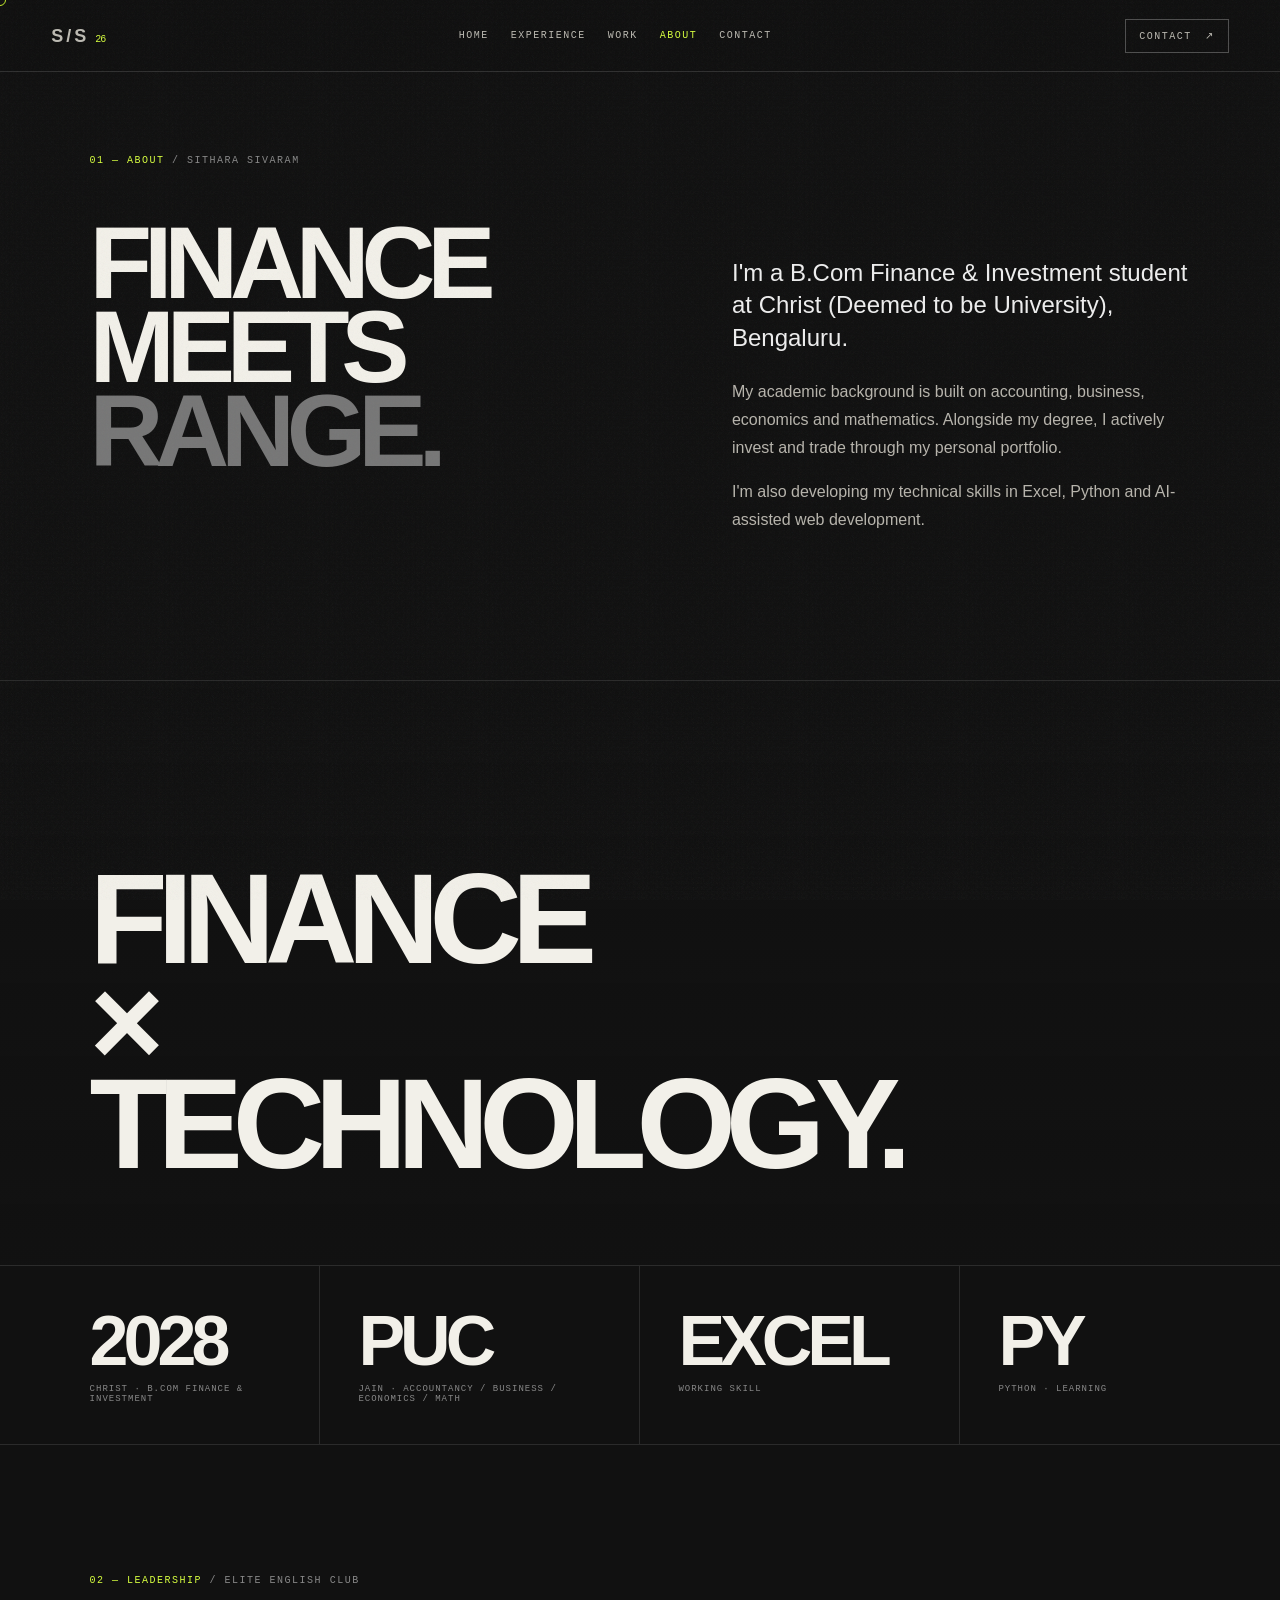
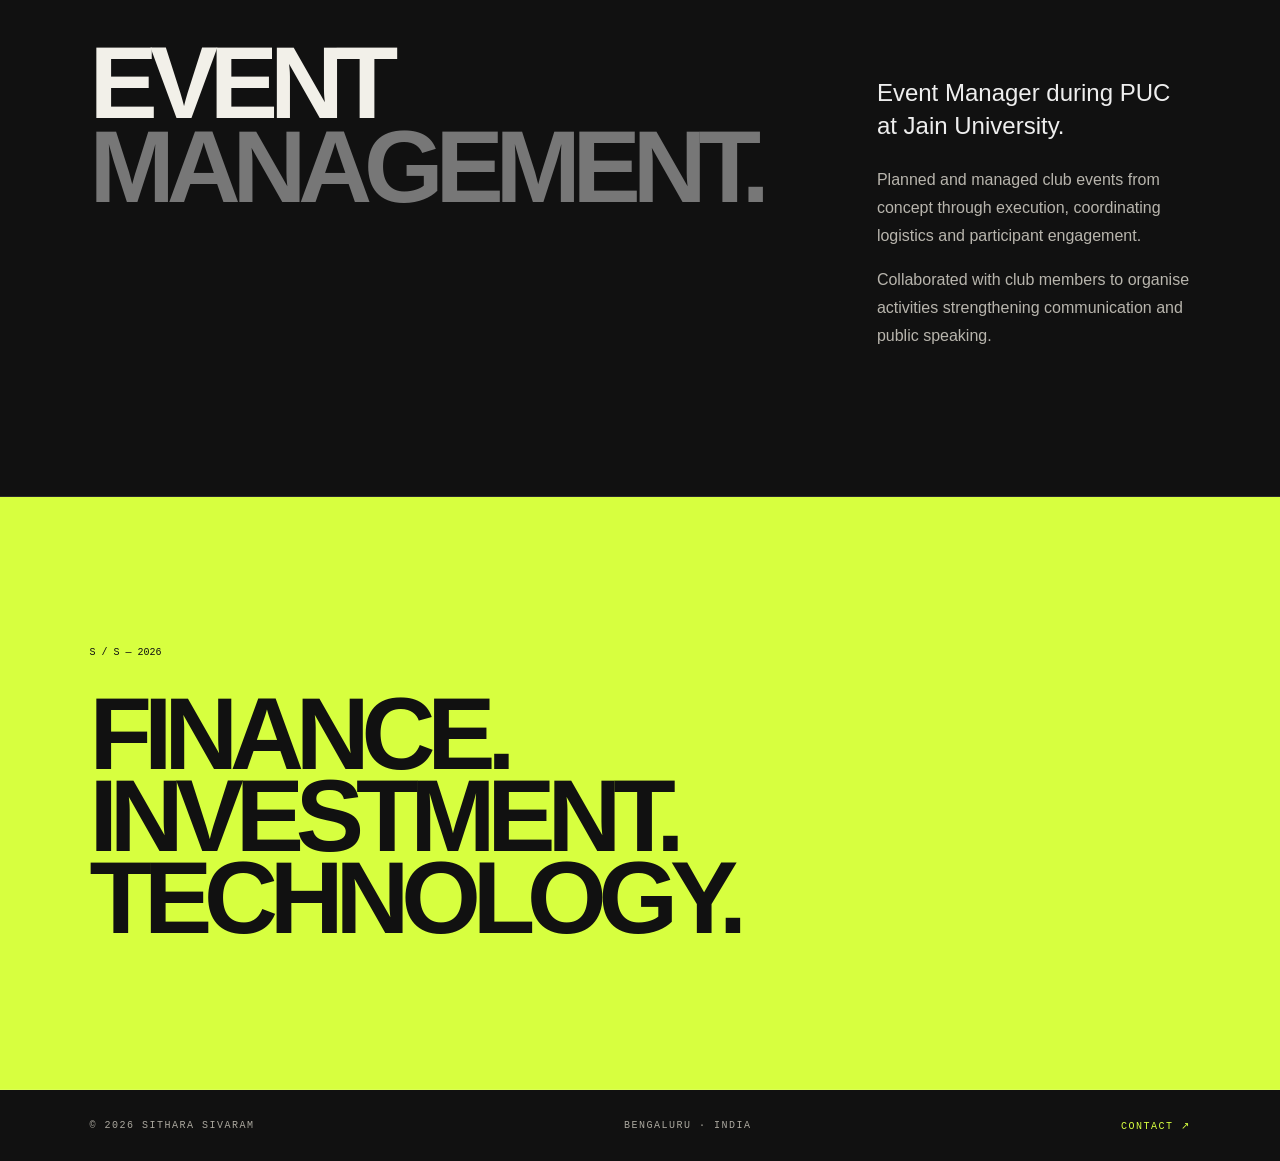
==== commit 34f7bf4a: "Update about page with accurate investing, trading and web development skills" ====
--- a/about.html
+++ b/about.html
@@ -1 +1 @@
-<!doctype html><html lang="en"><head><meta charset="utf-8"><meta name="viewport" content="width=device-width,initial-scale=1"><title>About — Sithara Sivaram</title><link rel="stylesheet" href="styles.css"></head><body><div class="progress"></div><div class="grain"></div><div class="cursor"></div><header class="nav"><a class="logo" href="index.html">S / S <span>26</span></a><nav><a href="index.html">HOME</a><a href="experience.html">EXPERIENCE</a><a href="work.html">WORK</a><a class="active" href="about.html">ABOUT</a><a href="contact.html">CONTACT</a></nav><a class="nav-cta" href="contact.html">CONTACT <i>↗</i></a></header><main><section class="section" style="padding-top:155px"><div class="section-index">01 — ABOUT <span>/ THE PERSON BEHIND THE CV</span></div><div class="editorial-grid"><div><h2>FINANCE<br>MEETS <em>RANGE.</em></h2></div><div class="copy"><p class="lead">I'm building a practical combination of financial thinking and technical ability.</p><p>My academic base is commerce — accounting, business, economics and mathematics — now focused through a B.Com in Finance & Investment at Christ (Deemed to be University).</p><p>Outside coursework, I'm developing Python, Excel and data skills through hands-on projects, with a long-term interest in investment research and financial analysis.</p></div></div></section><section class="image-break"><h2>LEARN.<br><span>BUILD. REPEAT.</span></h2></section><section class="numbers"><div><strong>2028</strong><span>CHRIST · B.COM FINANCE & INVESTMENT</span></div><div><strong>PUC</strong><span>JAIN · ACCOUNTANCY / BUSINESS / ECONOMICS / MATH</span></div><div><strong>EXCEL</strong><span>WORKING SKILL</span></div><div><strong>PY</strong><span>PYTHON · LEARNING</span></div></section><section class="section"><div class="section-index">02 — LEADERSHIP <span>/ ELITE ENGLISH CLUB</span></div><div class="editorial-grid"><div><h2>EVENT<br><em>MANAGEMENT.</em></h2></div><div class="copy"><p class="lead">Event Manager during PUC at Jain University.</p><p>Planned and managed club events from concept through execution, coordinating logistics and participant engagement.</p><p>Collaborated with club members to organise activities strengthening communication and public speaking.</p></div></div></section><section class="manifesto"><div class="manifesto-mark">S / S — 2026</div><p>LEARN THE FUNDAMENTALS. BUILD THE THING. MAKE IT BETTER.</p></section></main><footer><span>© 2026 SITHARA SIVARAM</span><span>BENGALURU · INDIA</span><a href="contact.html">CONTACT ↗</a></footer><script src="script.js"></script></body></html>+<!doctype html><html lang="en"><head><meta charset="utf-8"><meta name="viewport" content="width=device-width,initial-scale=1"><meta name="description" content="About Sithara Sivaram — Finance & Investment student, investor and trader"><title>About — Sithara Sivaram</title><link rel="stylesheet" href="styles.css"></head><body><div class="progress"></div><div class="grain"></div><div class="cursor"></div><header class="nav"><a class="logo" href="index.html">S / S <span>26</span></a><nav><a href="index.html">HOME</a><a href="experience.html">EXPERIENCE</a><a href="work.html">WORK</a><a class="active" href="about.html">ABOUT</a><a href="contact.html">CONTACT</a></nav><a class="nav-cta" href="contact.html">CONTACT <i>↗</i></a></header><main><section class="section" style="padding-top:155px"><div class="section-index">01 — ABOUT <span>/ SITHARA SIVARAM</span></div><div class="editorial-grid"><div><h2>FINANCE<br>MEETS <em>RANGE.</em></h2></div><div class="copy"><p class="lead">I'm a B.Com Finance & Investment student at Christ (Deemed to be University), Bengaluru.</p><p>My academic background is built on accounting, business, economics and mathematics. Alongside my degree, I actively invest and trade through my personal portfolio.</p><p>I'm also developing my technical skills in Excel, Python and AI-assisted web development.</p></div></div></section><section class="image-break"><h2>FINANCE<br><span>× TECHNOLOGY.</span></h2></section><section class="numbers"><div><strong>2028</strong><span>CHRIST · B.COM FINANCE & INVESTMENT</span></div><div><strong>PUC</strong><span>JAIN · ACCOUNTANCY / BUSINESS / ECONOMICS / MATH</span></div><div><strong>EXCEL</strong><span>WORKING SKILL</span></div><div><strong>PY</strong><span>PYTHON · LEARNING</span></div></section><section class="section"><div class="section-index">02 — LEADERSHIP <span>/ ELITE ENGLISH CLUB</span></div><div class="editorial-grid"><div><h2>EVENT<br><em>MANAGEMENT.</em></h2></div><div class="copy"><p class="lead">Event Manager during PUC at Jain University.</p><p>Planned and managed club events from concept through execution, coordinating logistics and participant engagement.</p><p>Collaborated with club members to organise activities strengthening communication and public speaking.</p></div></div></section><section class="manifesto"><div class="manifesto-mark">S / S — 2026</div><p>FINANCE.<br>INVESTMENT. TECHNOLOGY.</p></section></main><footer><span>© 2026 SITHARA SIVARAM</span><span>BENGALURU · INDIA</span><a href="contact.html">CONTACT ↗</a></footer><script src="script.js"></script></body></html>
--- a/styles.css
+++ b/styles.css
@@ -1 +1 @@
-*{box-sizing:border-box}html{scroll-behavior:smooth}body{margin:0;background:#111;color:#f2f0e9;font-family:Arial,Helvetica,sans-serif;overflow-x:hidden}.grain{position:fixed;inset:0;pointer-events:none;z-index:90;opacity:.07;background-image:url("data:image/svg+xml,%3Csvg xmlns='http://www.w3.org/2000/svg' width='160' height='160'%3E%3Cfilter id='n'%3E%3CfeTurbulence baseFrequency='.8' numOctaves='4' stitchTiles='stitch'/%3E%3C/filter%3E%3Crect width='100%25' height='100%25' filter='url(%23n)'/%3E%3C/svg%3E")}.cursor{position:fixed;width:12px;height:12px;border:1px solid #d7ff3f;border-radius:50%;pointer-events:none;z-index:100;transform:translate(-50%,-50%);transition:.25s;mix-blend-mode:difference}.cursor.on{width:45px;height:45px;background:#d7ff3f;border-color:#d7ff3f}.progress{position:fixed;left:0;top:0;height:3px;width:0;background:#d7ff3f;z-index:110}.nav{height:72px;padding:0 4vw;display:flex;align-items:center;justify-content:space-between;position:fixed;inset:0 0 auto;background:#111d;backdrop-filter:blur(16px);border-bottom:1px solid #ffffff22;z-index:50}.logo{font:800 18px/1 Arial;color:#f2f0e9;text-decoration:none;letter-spacing:-1px}.logo span{color:#d7ff3f;font:10px monospace;margin-left:6px}.nav nav{display:flex;gap:22px}.nav a{color:#bdbbb3;text-decoration:none}.nav nav a,.nav-cta,footer{font:10px monospace;letter-spacing:1.5px}.nav nav a:hover,.nav nav .active,.nav-cta:hover,footer a:hover{color:#d7ff3f}.nav-cta{border:1px solid #ffffff44;padding:10px 13px}.nav-cta i{font-style:normal;margin-left:6px}.hero{min-height:100vh;padding:120px 5vw 55px;position:relative;display:flex;align-items:flex-end;overflow:hidden;background:linear-gradient(90deg,#111c 0%,#1118 45%,#1113),url('https://images.unsplash.com/photo-1519501025264-65ba15a82390?auto=format&fit=crop&w=2200&q=85') center/cover}.hero:before{content:'S / S';position:absolute;right:-3vw;top:12vh;font:900 clamp(180px,30vw,520px)/.75 Arial;letter-spacing:-.09em;color:#fff08;transform:rotate(-8deg)}.hero-content{position:relative;z-index:2;max-width:1150px}.eyebrow,.section-index,.hero-side,.meta,.tag,footer{font-family:monospace;letter-spacing:1.5px;color:#aaa79e;font-size:10px}.hero h1{font-size:clamp(78px,15vw,220px);line-height:.75;letter-spacing:-.09em;margin:25px 0 35px;font-weight:900}.hero h1 em{font-style:normal;color:#d7ff3f;-webkit-text-stroke:1px #d7ff3f}.hero-sub{display:flex;gap:30px;align-items:flex-end;max-width:850px}.hero-intro{font-size:20px;line-height:1.4;max-width:590px;margin:0}.stamp{border:1px solid #d7ff3f;color:#d7ff3f;padding:22px;font:10px monospace;transform:rotate(-5deg);transition:.4s}.stamp:hover{background:#d7ff3f;color:#111;transform:rotate(4deg) scale(1.08)}.hero-side{position:absolute;right:5vw;bottom:60px;writing-mode:vertical-rl;line-height:2.1}.ticker{background:#d7ff3f;color:#111;white-space:nowrap;overflow:hidden;border-bottom:1px solid #111}.ticker div{padding:11px 0;font:700 12px monospace;animation:marquee 22s linear infinite}.section{padding:130px 7vw;border-bottom:1px solid #ffffff1c;position:relative}.section-index{margin-bottom:55px;color:#d7ff3f}.section-index span{color:#888}.editorial-grid{display:grid;grid-template-columns:1.15fr 1fr;gap:9vw}.section h2{font-size:clamp(54px,8vw,120px);line-height:.82;letter-spacing:-.08em;margin:0;font-weight:900}.section h2 em{font-style:normal;color:#777}.copy{padding-top:12px}.copy p{font-size:16px;line-height:1.75;color:#b8b5ad;max-width:600px}.copy .lead{font-size:24px;line-height:1.35;color:#eee}.line-link{display:inline-flex;gap:24px;color:#f2f0e9;text-decoration:none;border-bottom:1px solid #777;padding-bottom:9px;margin-top:25px;font:10px monospace;letter-spacing:1.5px}.line-link span{color:#d7ff3f;font-size:16px}.line-link:hover{gap:40px;color:#d7ff3f}.numbers{display:grid;grid-template-columns:repeat(4,1fr);border-bottom:1px solid #ffffff1c}.numbers div{padding:40px 3vw;border-right:1px solid #ffffff1c}.numbers div:first-child{padding-left:7vw}.numbers div:last-child{border:0}.numbers strong{display:block;font:900 70px/1 Arial;letter-spacing:-5px;color:#f2f0e9}.numbers span{display:block;margin-top:8px;font:9px monospace;letter-spacing:1px;color:#888}.image-break{min-height:65vh;background:linear-gradient(#1113,#111a),url('https://images.unsplash.com/photo-1511818966892-d7d671e672a2?auto=format&fit=crop&w=2200&q=85') center/cover fixed;display:flex;align-items:flex-end;padding:7vw;border-bottom:1px solid #ffffff1c}.image-break h2{font-size:clamp(55px,10vw,150px);line-height:.8;letter-spacing:-.08em;margin:0;max-width:900px}.experience-teaser{background:#171717}.experience-layout{display:grid;grid-template-columns:90px 1fr;gap:4vw}.vertical-year{font:12px monospace;color:#d7ff3f;writing-mode:vertical-rl}.experience-layout h2{font-size:clamp(60px,9vw,140px);line-height:.8;letter-spacing:-.08em;margin:18px 0 28px}.mini-list{display:flex;flex-wrap:wrap;gap:7px;margin:30px 0}.mini-list span{border:1px solid #ffffff35;padding:9px 11px;font:8px monospace;color:#aaa}.dark-card{border:1px solid #ffffff22;padding:30px;background:#0c0c0c}.manifesto{padding:150px 7vw;border-bottom:1px solid #ffffff1c;background:#d7ff3f;color:#111}.manifesto p{font:900 clamp(48px,8vw,130px)/.8 Arial;letter-spacing:-.08em;max-width:1150px;margin:0}.manifesto-mark{font:10px monospace;margin-bottom:35px}footer{padding:30px 7vw;display:flex;justify-content:space-between;gap:20px}footer a{color:#d7ff3f;text-decoration:none}.reveal{opacity:0;transform:translateY(35px);animation:reveal .9s .1s forwards}.delay-1{animation-delay:.2s}.delay-2{animation-delay:.3s}.scroll-reveal{opacity:0;transform:translateY(30px);transition:.8s}.scroll-reveal.is-visible{opacity:1;transform:none}.tilt{transform-style:preserve-3d;transition:transform .15s}@keyframes reveal{to{opacity:1;transform:none}}@keyframes marquee{to{transform:translateX(-50%)}}@media(max-width:800px){.nav nav{display:none}.hero{padding:120px 6vw 65px;background-position:60% center}.hero h1{font-size:23vw}.hero-sub{display:block}.hero-intro{font-size:17px}.stamp{display:inline-block;margin-top:25px}.hero-side{display:none}.section{padding:90px 6vw}.editorial-grid{grid-template-columns:1fr;gap:45px}.numbers{grid-template-columns:1fr 1fr}.numbers div,.numbers div:first-child{padding:28px 6vw}.numbers strong{font-size:52px}.image-break{min-height:50vh;background-attachment:scroll}.experience-layout{grid-template-columns:35px 1fr}.manifesto{padding:100px 6vw}footer{padding:25px 6vw;flex-direction:column}}@media(prefers-reduced-motion:reduce){*,*:before,*:after{animation-duration:.01ms!important;animation-iteration-count:1!important;scroll-behavior:auto!important;transition:none!important}.image-break{background-attachment:scroll}}+*{box-sizing:border-box}html{scroll-behavior:smooth}body{margin:0;background:#111;color:#f2f0e9;font-family:Arial,Helvetica,sans-serif;overflow-x:hidden}.grain{position:fixed;inset:0;pointer-events:none;z-index:90;opacity:.05;background-image:url("data:image/svg+xml,%3Csvg xmlns='http://www.w3.org/2000/svg' width='160' height='160'%3E%3Cfilter id='n'%3E%3CfeTurbulence baseFrequency='.8' numOctaves='4' stitchTiles='stitch'/%3E%3C/filter%3E%3Crect width='100%25' height='100%25' filter='url(%23n)'/%3E%3C/svg%3E")}.cursor{position:fixed;width:12px;height:12px;border:1px solid #d7ff3f;border-radius:50%;pointer-events:none;z-index:100;transform:translate(-50%,-50%);transition:.25s;mix-blend-mode:difference}.cursor.on{width:45px;height:45px;background:#d7ff3f;border-color:#d7ff3f}.progress{position:fixed;left:0;top:0;height:3px;width:0;background:#d7ff3f;z-index:110}.nav{height:72px;padding:0 4vw;display:flex;align-items:center;justify-content:space-between;position:fixed;inset:0 0 auto;background:#111e;backdrop-filter:blur(16px);border-bottom:1px solid #ffffff22;z-index:50}.logo{font:800 18px/1 Arial;color:#f2f0e9;text-decoration:none;letter-spacing:-1px}.logo span{color:#d7ff3f;font:10px monospace;margin-left:6px}.nav nav{display:flex;gap:22px}.nav a{color:#bdbbb3;text-decoration:none}.nav nav a,.nav-cta,footer{font:10px monospace;letter-spacing:1.5px}.nav nav a:hover,.nav nav .active,.nav-cta:hover,footer a:hover{color:#d7ff3f}.nav-cta{border:1px solid #ffffff44;padding:10px 13px}.nav-cta i{font-style:normal;margin-left:6px}.hero{min-height:100vh;padding:120px 5vw 55px;position:relative;display:flex;align-items:flex-end;overflow:hidden;background:linear-gradient(90deg,#111e 0%,#111b 38%,#1119 68%,#1118 100%),url('https://images.unsplash.com/photo-1519501025264-65ba15a82390?auto=format&fit=crop&w=2200&q=85') center/cover}.hero-content{position:relative;z-index:2;max-width:1150px}.eyebrow,.section-index,.hero-side,.meta,.tag,footer{font-family:monospace;letter-spacing:1.5px;color:#aaa79e;font-size:10px}.hero h1{font-size:clamp(72px,14vw,205px);line-height:.82;letter-spacing:-.09em;margin:25px 0 35px;font-weight:900}.hero h1 em{font-style:normal;color:#d7ff3f;-webkit-text-stroke:1px #d7ff3f}.hero-sub{display:flex;gap:30px;align-items:flex-end;max-width:850px}.hero-intro{font-size:20px;line-height:1.4;max-width:590px;margin:0}.stamp{border:1px solid #d7ff3f;color:#d7ff3f;padding:22px;font:10px monospace;transform:rotate(-3deg);transition:.4s;white-space:nowrap}.stamp:hover{background:#d7ff3f;color:#111;transform:rotate(2deg) scale(1.05)}.hero-side{position:absolute;right:5vw;bottom:60px;writing-mode:vertical-rl;line-height:2.1}.ticker{background:#d7ff3f;color:#111;white-space:nowrap;overflow:hidden;border-bottom:1px solid #111}.ticker div{padding:11px 0;font:700 12px monospace;animation:marquee 22s linear infinite}.section{padding:130px 7vw;border-bottom:1px solid #ffffff1c;position:relative}.section-index{margin-bottom:55px;color:#d7ff3f}.section-index span{color:#888}.editorial-grid{display:grid;grid-template-columns:1.15fr 1fr;gap:9vw}.section h2{font-size:clamp(54px,8vw,120px);line-height:.82;letter-spacing:-.08em;margin:0;font-weight:900}.section h2 em{font-style:normal;color:#777}.copy{padding-top:12px}.copy p{font-size:16px;line-height:1.75;color:#b8b5ad;max-width:600px}.copy .lead{font-size:24px;line-height:1.35;color:#eee}.line-link{display:inline-flex;gap:24px;color:#f2f0e9;text-decoration:none;border-bottom:1px solid #777;padding-bottom:9px;margin-top:25px;font:10px monospace;letter-spacing:1.5px}.line-link span{color:#d7ff3f;font-size:16px}.line-link:hover{gap:40px;color:#d7ff3f}.numbers{display:grid;grid-template-columns:repeat(4,1fr);border-bottom:1px solid #ffffff1c}.numbers div{padding:40px 3vw;border-right:1px solid #ffffff1c}.numbers div:first-child{padding-left:7vw}.numbers div:last-child{border:0}.numbers strong{display:block;font:900 70px/1 Arial;letter-spacing:-5px;color:#f2f0e9}.numbers span{display:block;margin-top:8px;font:9px monospace;letter-spacing:1px;color:#888}.image-break{min-height:65vh;background:linear-gradient(#1113,#111a),url('https://images.unsplash.com/photo-1511818966892-d7d671e672a2?auto=format&fit=crop&w=2200&q=85') center/cover fixed;display:flex;align-items:flex-end;padding:7vw;border-bottom:1px solid #ffffff1c}.image-break h2{font-size:clamp(55px,10vw,150px);line-height:.8;letter-spacing:-.08em;margin:0;max-width:900px}.experience-teaser{background:#171717}.experience-layout{display:grid;grid-template-columns:90px 1fr;gap:4vw}.vertical-year{font:12px monospace;color:#d7ff3f;writing-mode:vertical-rl}.experience-layout h2{font-size:clamp(60px,9vw,140px);line-height:.8;letter-spacing:-.08em;margin:18px 0 28px}.mini-list{display:flex;flex-wrap:wrap;gap:7px;margin:30px 0}.mini-list span{border:1px solid #ffffff35;padding:9px 11px;font:8px monospace;color:#aaa}.dark-card{border:1px solid #ffffff22;padding:30px;background:#0c0c0c}.manifesto{padding:150px 7vw;border-bottom:1px solid #ffffff1c;background:#d7ff3f;color:#111}.manifesto p{font:900 clamp(48px,8vw,130px)/.8 Arial;letter-spacing:-.08em;max-width:1150px;margin:0}.manifesto-mark{font:10px monospace;margin-bottom:35px}footer{padding:30px 7vw;display:flex;justify-content:space-between;gap:20px}footer a{color:#d7ff3f;text-decoration:none}.reveal{opacity:0;transform:translateY(35px);animation:reveal .9s .1s forwards}.delay-1{animation-delay:.2s}.delay-2{animation-delay:.3s}.scroll-reveal{opacity:0;transform:translateY(30px);transition:.8s}.scroll-reveal.is-visible{opacity:1;transform:none}.tilt{transform-style:preserve-3d;transition:transform .15s}@keyframes reveal{to{opacity:1;transform:none}}@keyframes marquee{to{transform:translateX(-50%)}}@media(max-width:800px){.nav nav{display:none}.hero{padding:120px 6vw 65px;background-position:60% center}.hero h1{font-size:23vw}.hero-sub{display:block}.hero-intro{font-size:17px}.stamp{display:inline-block;margin-top:25px}.hero-side{display:none}.section{padding:90px 6vw}.editorial-grid{grid-template-columns:1fr;gap:45px}.numbers{grid-template-columns:1fr 1fr}.numbers div,.numbers div:first-child{padding:28px 6vw}.numbers strong{font-size:52px}.image-break{min-height:50vh;background-attachment:scroll}.experience-layout{grid-template-columns:35px 1fr}.manifesto{padding:100px 6vw}footer{padding:25px 6vw;flex-direction:column}}@media(prefers-reduced-motion:reduce){*,*:before,*:after{animation-duration:.01ms!important;animation-iteration-count:1!important;scroll-behavior:auto!important;transition:none!important}.image-break{background-attachment:scroll}}
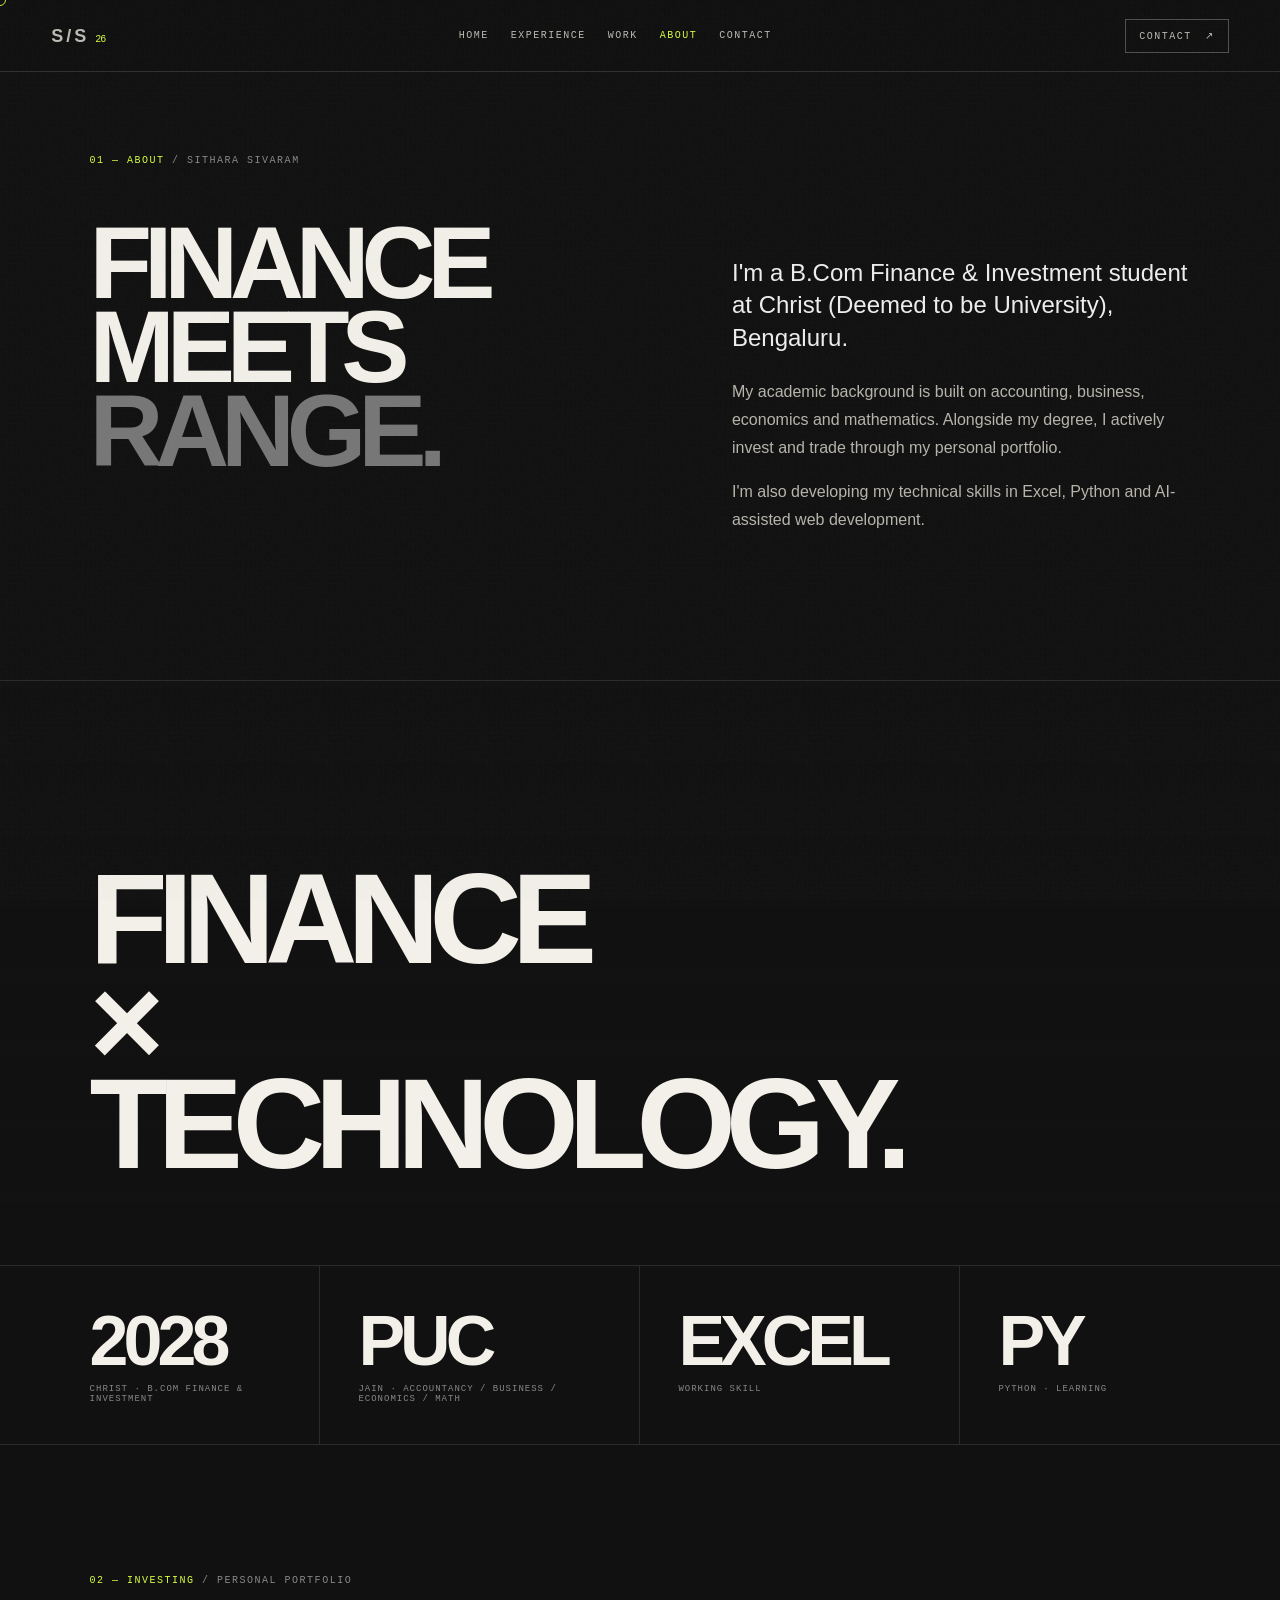
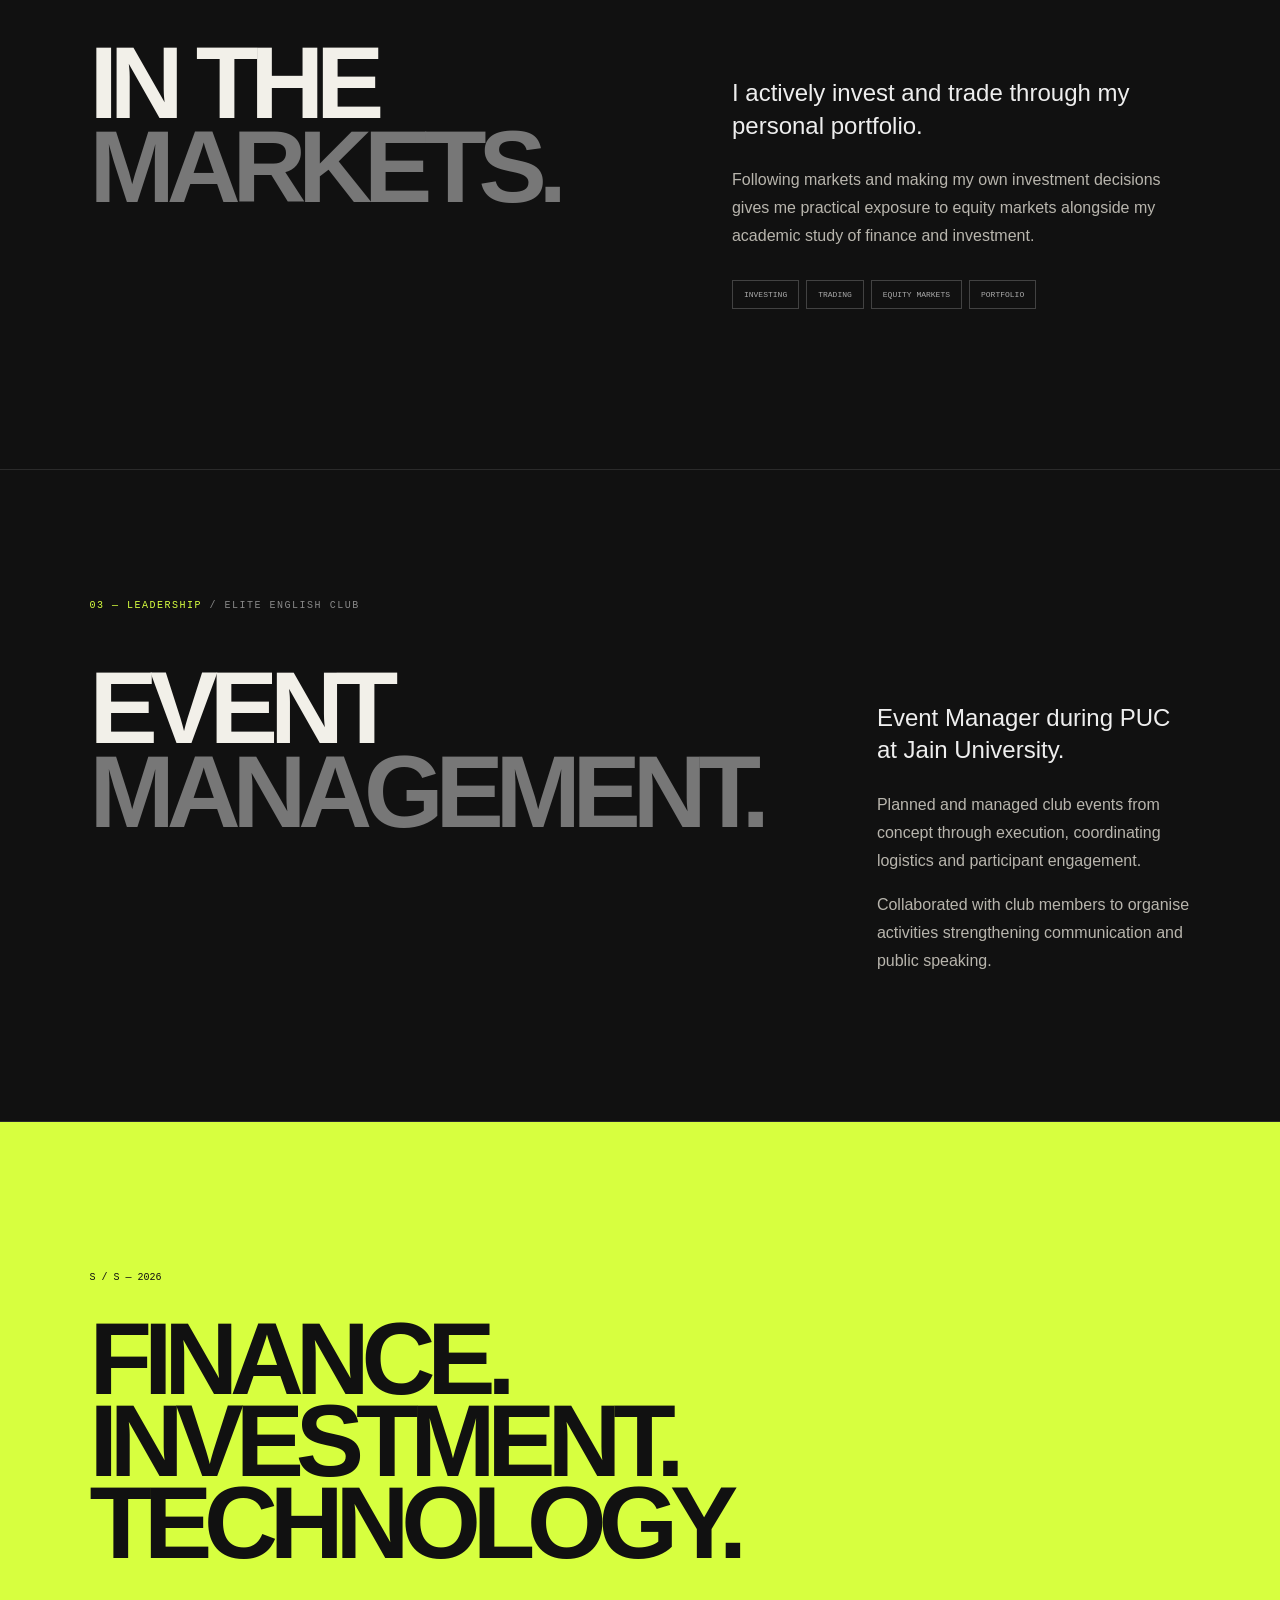
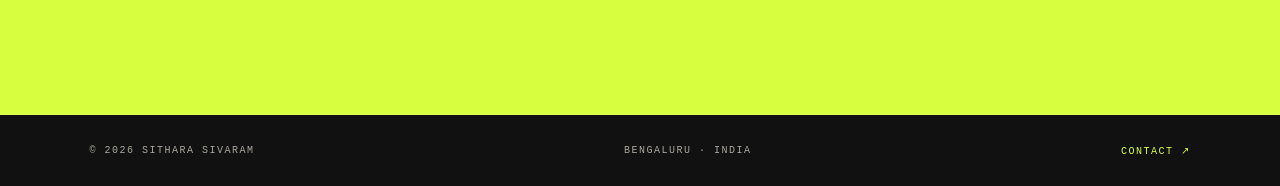
==== commit 5255d44c: "Add investing section to about page" ====
--- a/about.html
+++ b/about.html
@@ -1 +1 @@
-<!doctype html><html lang="en"><head><meta charset="utf-8"><meta name="viewport" content="width=device-width,initial-scale=1"><meta name="description" content="About Sithara Sivaram — Finance & Investment student, investor and trader"><title>About — Sithara Sivaram</title><link rel="stylesheet" href="styles.css"></head><body><div class="progress"></div><div class="grain"></div><div class="cursor"></div><header class="nav"><a class="logo" href="index.html">S / S <span>26</span></a><nav><a href="index.html">HOME</a><a href="experience.html">EXPERIENCE</a><a href="work.html">WORK</a><a class="active" href="about.html">ABOUT</a><a href="contact.html">CONTACT</a></nav><a class="nav-cta" href="contact.html">CONTACT <i>↗</i></a></header><main><section class="section" style="padding-top:155px"><div class="section-index">01 — ABOUT <span>/ SITHARA SIVARAM</span></div><div class="editorial-grid"><div><h2>FINANCE<br>MEETS <em>RANGE.</em></h2></div><div class="copy"><p class="lead">I'm a B.Com Finance & Investment student at Christ (Deemed to be University), Bengaluru.</p><p>My academic background is built on accounting, business, economics and mathematics. Alongside my degree, I actively invest and trade through my personal portfolio.</p><p>I'm also developing my technical skills in Excel, Python and AI-assisted web development.</p></div></div></section><section class="image-break"><h2>FINANCE<br><span>× TECHNOLOGY.</span></h2></section><section class="numbers"><div><strong>2028</strong><span>CHRIST · B.COM FINANCE & INVESTMENT</span></div><div><strong>PUC</strong><span>JAIN · ACCOUNTANCY / BUSINESS / ECONOMICS / MATH</span></div><div><strong>EXCEL</strong><span>WORKING SKILL</span></div><div><strong>PY</strong><span>PYTHON · LEARNING</span></div></section><section class="section"><div class="section-index">02 — LEADERSHIP <span>/ ELITE ENGLISH CLUB</span></div><div class="editorial-grid"><div><h2>EVENT<br><em>MANAGEMENT.</em></h2></div><div class="copy"><p class="lead">Event Manager during PUC at Jain University.</p><p>Planned and managed club events from concept through execution, coordinating logistics and participant engagement.</p><p>Collaborated with club members to organise activities strengthening communication and public speaking.</p></div></div></section><section class="manifesto"><div class="manifesto-mark">S / S — 2026</div><p>FINANCE.<br>INVESTMENT. TECHNOLOGY.</p></section></main><footer><span>© 2026 SITHARA SIVARAM</span><span>BENGALURU · INDIA</span><a href="contact.html">CONTACT ↗</a></footer><script src="script.js"></script></body></html>+<!doctype html><html lang="en"><head><meta charset="utf-8"><meta name="viewport" content="width=device-width,initial-scale=1"><meta name="description" content="About Sithara Sivaram — Finance & Investment student, investor and trader"><title>About — Sithara Sivaram</title><link rel="stylesheet" href="styles.css"></head><body><div class="progress"></div><div class="grain"></div><div class="cursor"></div><header class="nav"><a class="logo" href="index.html">S / S <span>26</span></a><nav><a href="index.html">HOME</a><a href="experience.html">EXPERIENCE</a><a href="work.html">WORK</a><a class="active" href="about.html">ABOUT</a><a href="contact.html">CONTACT</a></nav><a class="nav-cta" href="contact.html">CONTACT <i>↗</i></a></header><main><section class="section" style="padding-top:155px"><div class="section-index">01 — ABOUT <span>/ SITHARA SIVARAM</span></div><div class="editorial-grid"><div><h2>FINANCE<br>MEETS <em>RANGE.</em></h2></div><div class="copy"><p class="lead">I'm a B.Com Finance & Investment student at Christ (Deemed to be University), Bengaluru.</p><p>My academic background is built on accounting, business, economics and mathematics. Alongside my degree, I actively invest and trade through my personal portfolio.</p><p>I'm also developing my technical skills in Excel, Python and AI-assisted web development.</p></div></div></section><section class="image-break"><h2>FINANCE<br><span>× TECHNOLOGY.</span></h2></section><section class="numbers"><div><strong>2028</strong><span>CHRIST · B.COM FINANCE & INVESTMENT</span></div><div><strong>PUC</strong><span>JAIN · ACCOUNTANCY / BUSINESS / ECONOMICS / MATH</span></div><div><strong>EXCEL</strong><span>WORKING SKILL</span></div><div><strong>PY</strong><span>PYTHON · LEARNING</span></div></section><section class="section"><div class="section-index">02 — INVESTING <span>/ PERSONAL PORTFOLIO</span></div><div class="editorial-grid"><div><h2>IN THE<br><em>MARKETS.</em></h2></div><div class="copy"><p class="lead">I actively invest and trade through my personal portfolio.</p><p>Following markets and making my own investment decisions gives me practical exposure to equity markets alongside my academic study of finance and investment.</p><div class="mini-list"><span>INVESTING</span><span>TRADING</span><span>EQUITY MARKETS</span><span>PORTFOLIO</span></div></div></div></section><section class="section"><div class="section-index">03 — LEADERSHIP <span>/ ELITE ENGLISH CLUB</span></div><div class="editorial-grid"><div><h2>EVENT<br><em>MANAGEMENT.</em></h2></div><div class="copy"><p class="lead">Event Manager during PUC at Jain University.</p><p>Planned and managed club events from concept through execution, coordinating logistics and participant engagement.</p><p>Collaborated with club members to organise activities strengthening communication and public speaking.</p></div></div></section><section class="manifesto"><div class="manifesto-mark">S / S — 2026</div><p>FINANCE.<br>INVESTMENT. TECHNOLOGY.</p></section></main><footer><span>© 2026 SITHARA SIVARAM</span><span>BENGALURU · INDIA</span><a href="contact.html">CONTACT ↗</a></footer><script src="script.js"></script></body></html>
